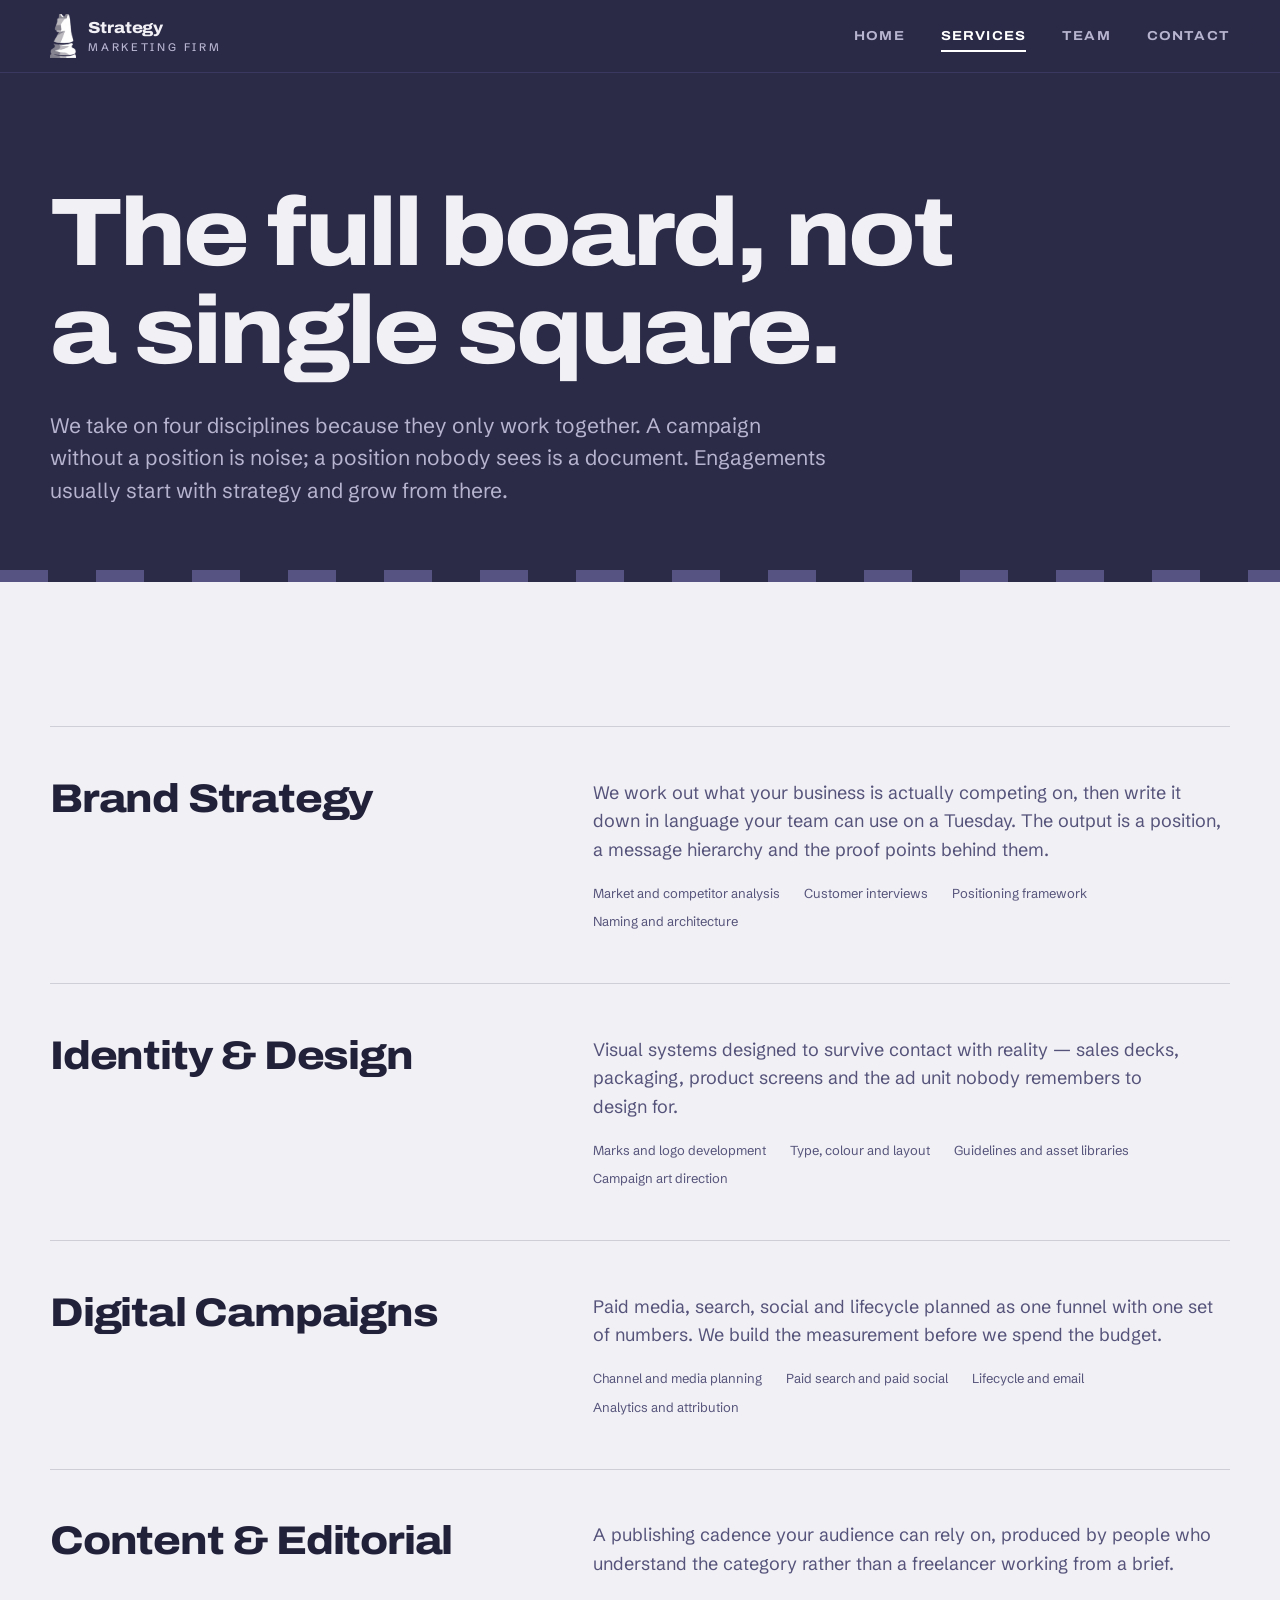
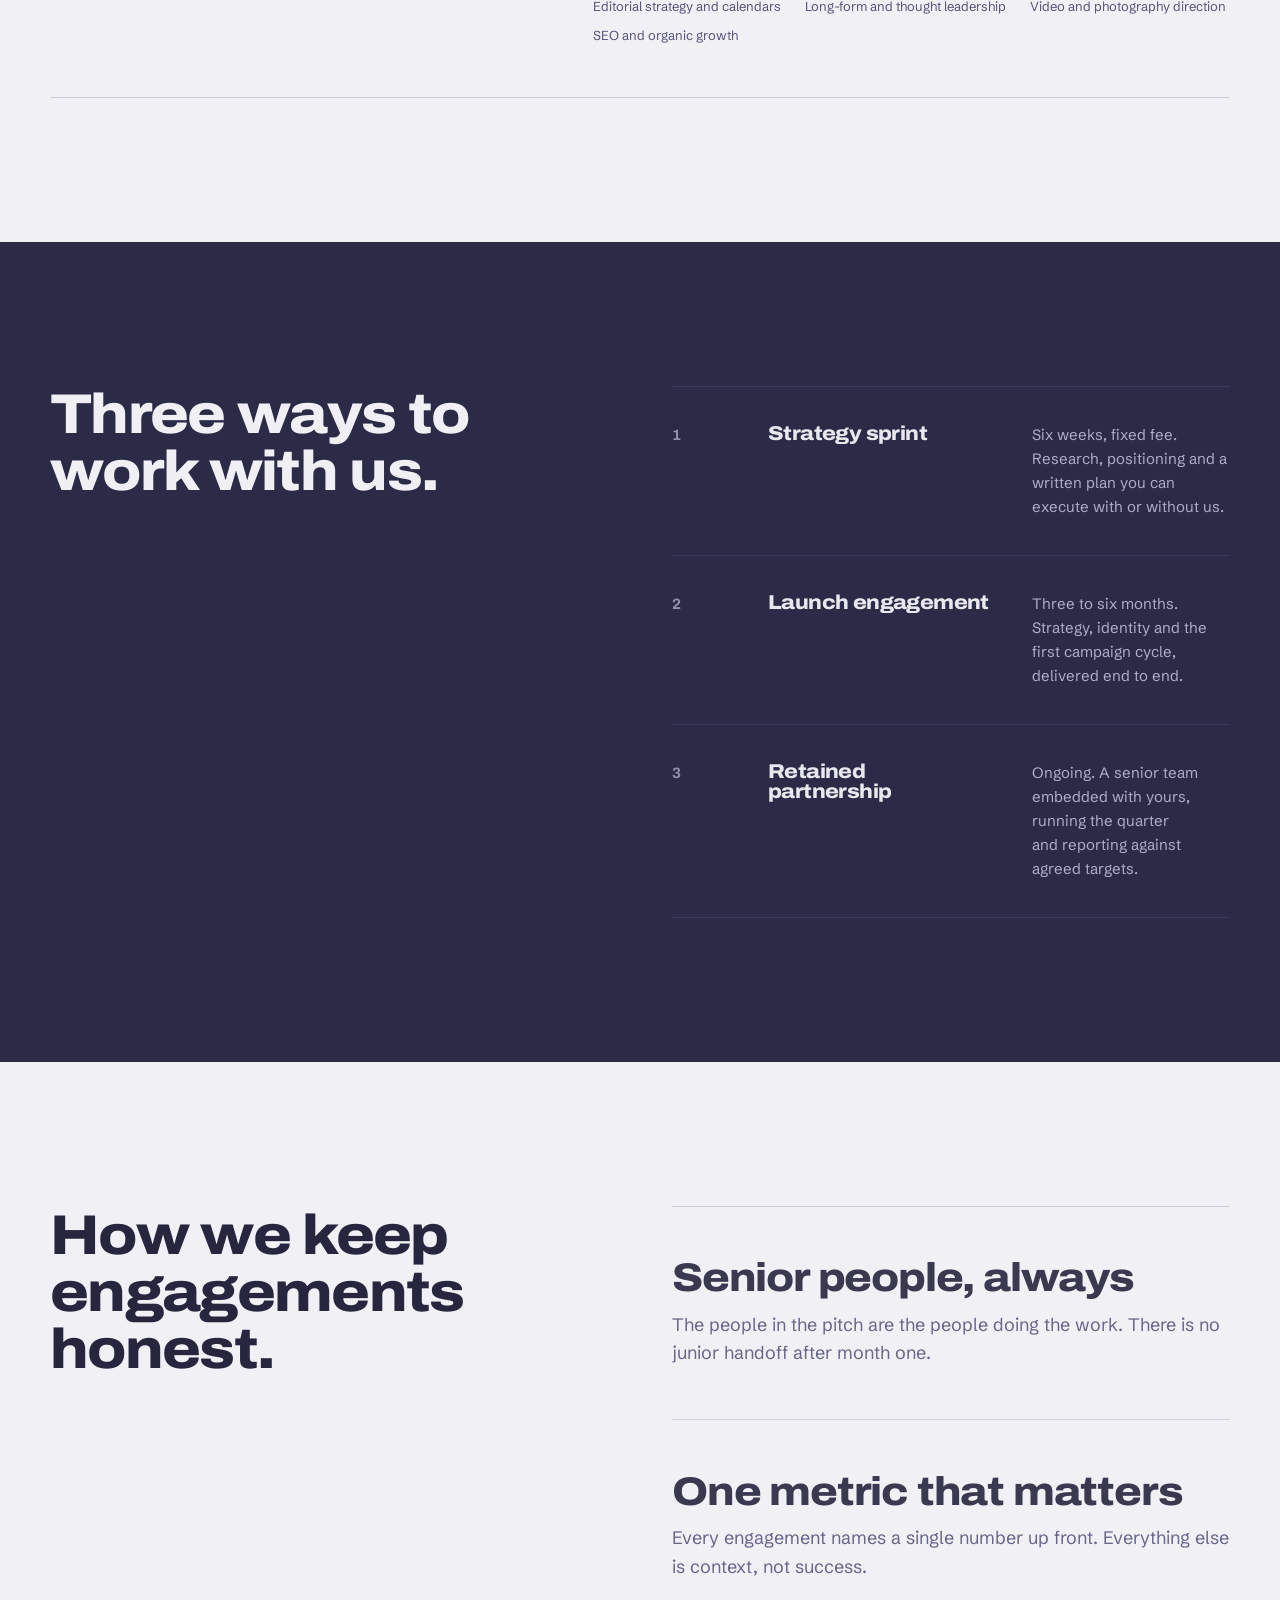
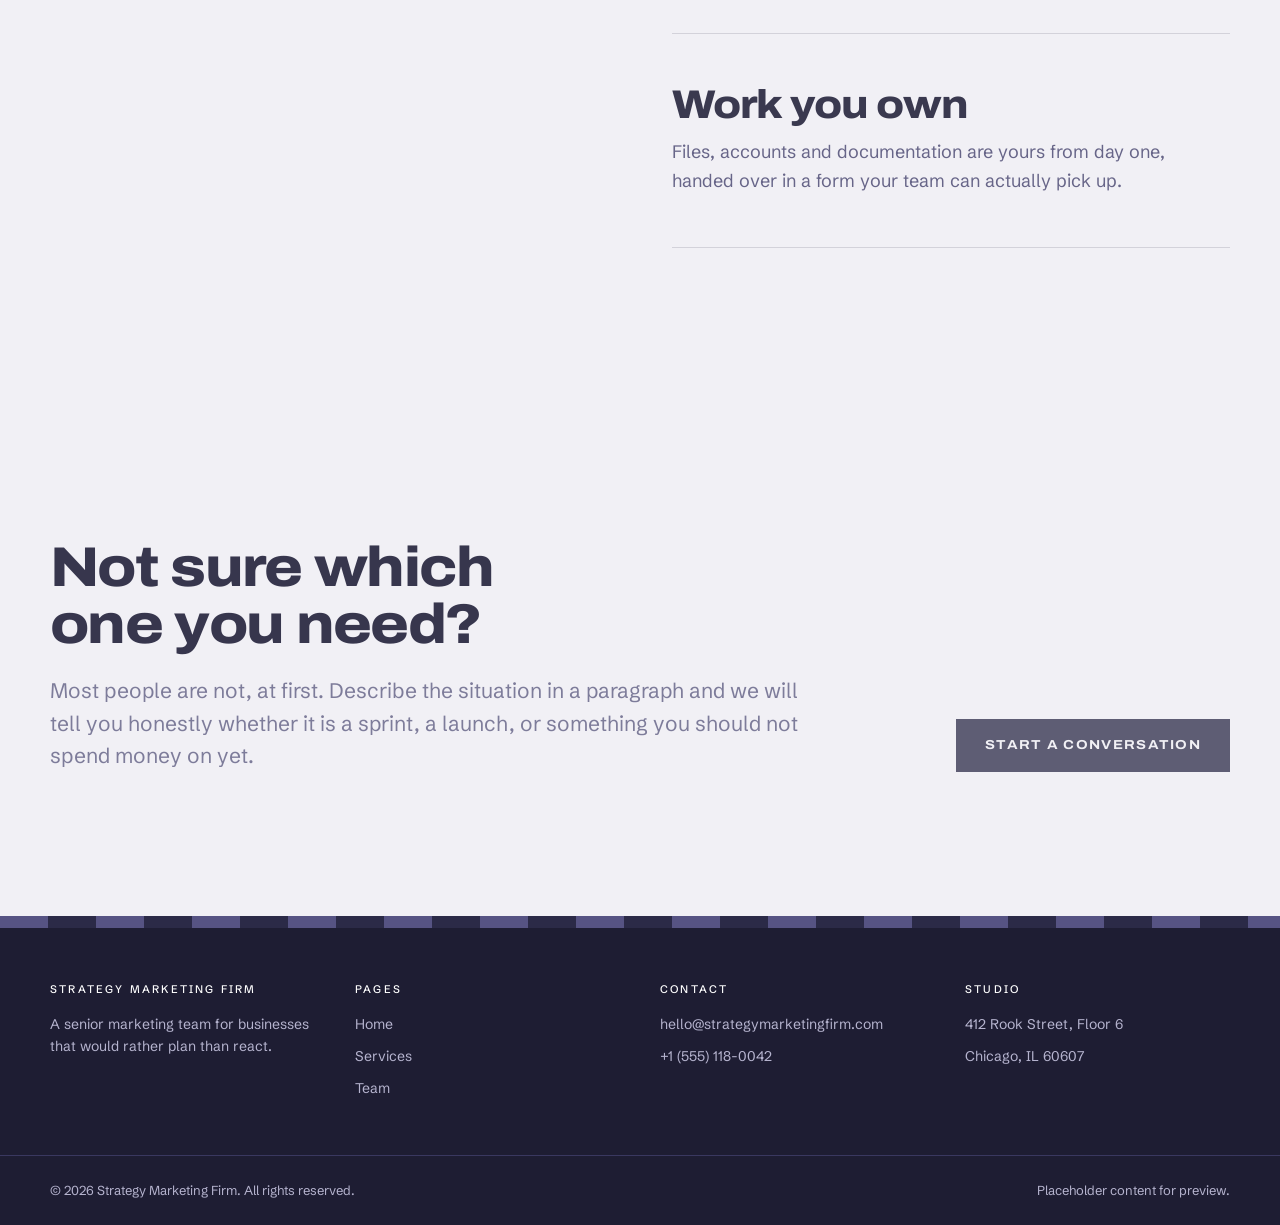
==== services.html @ 05164e54 "Add files via upload" ====
<!DOCTYPE html>
<html lang="en">
  <head>
    <meta charset="utf-8" />
    <meta name="viewport" content="width=device-width, initial-scale=1" />
    <title>Services — Strategy Marketing Firm</title>
    <meta
      name="description"
      content="Brand strategy, identity and design, digital campaigns, and content — the four disciplines Strategy Marketing Firm runs as a single game plan."
    />
    <meta name="theme-color" content="#2b2a47" />
    <link rel="preconnect" href="https://fonts.googleapis.com" />
    <link rel="preconnect" href="https://fonts.gstatic.com" crossorigin />
    <link
      href="https://fonts.googleapis.com/css2?family=Archivo:wdth,wght@100..125,400..900&family=Schibsted+Grotesk:wght@400;500;700&display=swap"
      rel="stylesheet"
    />
    <link rel="stylesheet" href="assets/css/styles.css" />
    <link rel="icon" href="assets/img/favicon-32.png" sizes="32x32" />
    <link rel="apple-touch-icon" href="assets/img/favicon-180.png" />
    <link rel="preload" as="image" href="assets/img/knight.png" />
    <script>
      document.documentElement.classList.add("js-reveal");
    </script>
  </head>
  <body>
    <a class="skip-link" href="#main">Skip to content</a>

    <header class="site-header">
      <div class="site-header__inner">
        <a class="brand" href="index.html">
          <img src="assets/img/knight.png" alt="" width="279" height="458" />
          <span>
            Strategy
            <span class="brand__sub">Marketing Firm</span>
          </span>
        </a>

        <button
          class="nav-toggle"
          type="button"
          aria-expanded="false"
          aria-controls="primary-nav"
          aria-label="Toggle navigation"
        >
          <span></span>
        </button>

        <nav class="nav" id="primary-nav" aria-label="Primary">
          <a href="index.html">Home</a>
          <a href="services.html" aria-current="page">Services</a>
          <a href="team.html">Team</a>
          <a href="#contact">Contact</a>
        </nav>
      </div>
    </header>

    <main id="main">
      <section class="section page-head">
        <div class="shell">
          <h1 class="h-xl r-rise" style="max-width: 15ch">
            The full board, not a single square.
          </h1>
          <p class="lede r-fade" style="margin-top: 1.75rem">
            We take on four disciplines because they only work together. A
            campaign without a position is noise; a position nobody sees is a
            document. Engagements usually start with strategy and grow from
            there.
          </p>
        </div>
      </section>

      <div class="board-rule" aria-hidden="true"></div>

      <section class="section section--light">
        <div class="shell">
          <div class="offer">
            <div class="offer__row r-fade">
              <h3>Brand Strategy</h3>
              <div>
                <p>
                  We work out what your business is actually competing on, then
                  write it down in language your team can use on a Tuesday. The
                  output is a position, a message hierarchy and the proof points
                  behind them.
                </p>
                <ul class="offer__tags">
                  <li>Market and competitor analysis</li>
                  <li>Customer interviews</li>
                  <li>Positioning framework</li>
                  <li>Naming and architecture</li>
                </ul>
              </div>
            </div>

            <div class="offer__row r-fade">
              <h3>Identity &amp; Design</h3>
              <div>
                <p>
                  Visual systems designed to survive contact with reality — sales
                  decks, packaging, product screens and the ad unit nobody
                  remembers to design for.
                </p>
                <ul class="offer__tags">
                  <li>Marks and logo development</li>
                  <li>Type, colour and layout</li>
                  <li>Guidelines and asset libraries</li>
                  <li>Campaign art direction</li>
                </ul>
              </div>
            </div>

            <div class="offer__row r-fade">
              <h3>Digital Campaigns</h3>
              <div>
                <p>
                  Paid media, search, social and lifecycle planned as one funnel
                  with one set of numbers. We build the measurement before we
                  spend the budget.
                </p>
                <ul class="offer__tags">
                  <li>Channel and media planning</li>
                  <li>Paid search and paid social</li>
                  <li>Lifecycle and email</li>
                  <li>Analytics and attribution</li>
                </ul>
              </div>
            </div>

            <div class="offer__row r-fade">
              <h3>Content &amp; Editorial</h3>
              <div>
                <p>
                  A publishing cadence your audience can rely on, produced by
                  people who understand the category rather than a freelancer
                  working from a brief.
                </p>
                <ul class="offer__tags">
                  <li>Editorial strategy and calendars</li>
                  <li>Long-form and thought leadership</li>
                  <li>Video and photography direction</li>
                  <li>SEO and organic growth</li>
                </ul>
              </div>
            </div>
          </div>
        </div>
      </section>

      <section class="section">
        <div class="shell split">
          <h2 class="h-lg r-rise">Three ways to work with us.</h2>
          <ol class="steps">
            <li class="r-fade">
              <h3>Strategy sprint</h3>
              <p>
                Six weeks, fixed fee. Research, positioning and a written plan
                you can execute with or without us.
              </p>
            </li>
            <li class="r-fade">
              <h3>Launch engagement</h3>
              <p>
                Three to six months. Strategy, identity and the first campaign
                cycle, delivered end to end.
              </p>
            </li>
            <li class="r-fade">
              <h3>Retained partnership</h3>
              <p>
                Ongoing. A senior team embedded with yours, running the quarter
                and reporting against agreed targets.
              </p>
            </li>
          </ol>
        </div>
      </section>

      <section class="section section--light">
        <div class="shell split">
          <h2 class="h-lg r-rise">How we keep engagements honest.</h2>
          <div class="offer">
            <div class="offer__row r-fade" style="grid-template-columns: 1fr">
              <h3>Senior people, always</h3>
              <p>
                The people in the pitch are the people doing the work. There is
                no junior handoff after month one.
              </p>
            </div>
            <div class="offer__row r-fade" style="grid-template-columns: 1fr">
              <h3>One metric that matters</h3>
              <p>
                Every engagement names a single number up front. Everything else
                is context, not success.
              </p>
            </div>
            <div class="offer__row r-fade" style="grid-template-columns: 1fr">
              <h3>Work you own</h3>
              <p>
                Files, accounts and documentation are yours from day one, handed
                over in a form your team can actually pick up.
              </p>
            </div>
          </div>
        </div>
      </section>

      <section class="contact" id="contact">
        <div class="contact__inner">
          <div>
            <h2 class="h-lg r-rise" style="max-width: 18ch">
              Not sure which one you need?
            </h2>
            <p class="lede r-fade" style="margin-top: 1.5rem">
              Most people are not, at first. Describe the situation in a
              paragraph and we will tell you honestly whether it is a sprint, a
              launch, or something you should not spend money on yet.
            </p>
          </div>
          <div class="r-fade">
            <a class="btn" href="mailto:hello@strategymarketingfirm.com"
              >Start a conversation</a
            >
          </div>
        </div>
      </section>
    </main>

    <div class="board-rule" aria-hidden="true"></div>

    <footer class="site-footer">
      <div class="site-footer__inner">
        <div>
          <h2>Strategy Marketing Firm</h2>
          <p style="max-width: 30ch">
            A senior marketing team for businesses that would rather plan than
            react.
          </p>
        </div>
        <div>
          <h2>Pages</h2>
          <ul>
            <li><a href="index.html">Home</a></li>
            <li><a href="services.html">Services</a></li>
            <li><a href="team.html">Team</a></li>
          </ul>
        </div>
        <div>
          <h2>Contact</h2>
          <ul>
            <li>
              <a href="mailto:hello@strategymarketingfirm.com"
                >hello@strategymarketingfirm.com</a
              >
            </li>
            <li><a href="tel:+15551180042">+1 (555) 118-0042</a></li>
          </ul>
        </div>
        <div>
          <h2>Studio</h2>
          <ul>
            <li>412 Rook Street, Floor 6</li>
            <li>Chicago, IL 60607</li>
          </ul>
        </div>
      </div>
      <div class="site-footer__bar">
        <div>
          <span>© 2026 Strategy Marketing Firm. All rights reserved.</span>
          <span>Placeholder content for preview.</span>
        </div>
      </div>
    </footer>

    <script src="assets/js/vendor/gsap.min.js" defer></script>
    <script src="assets/js/vendor/ScrollTrigger.min.js" defer></script>
    <script src="assets/js/main.js" defer></script>
      <script src="assets/js/vendor/gsap.min.js" defer></script>
    <script src="assets/js/vendor/ScrollTrigger.min.js" defer></script>
    <script src="assets/js/main.js" defer></script>
  </body>
</html>
---- assets/css/styles.css ----
/* ============================================================
   Strategy Marketing Firm
   Navy-drenched world, off-white relief, faceted knight mark.
   ============================================================ */

:root {
  /* ground */
  --navy-900: #1e1d33;
  --navy: #2b2a47;
  --navy-600: #3a3860;
  --navy-400: #565383;

  /* relief */
  --off-white: #f1f0f5;
  --white: #ffffff;

  /* the mark's facets */
  --facet-light: #c8c7d6;
  --facet-mid: #9695ae;

  /* text */
  --on-navy: #f1f0f5;
  --on-navy-2: #b6b4cf;
  --on-light: #22213a;
  --on-light-2: #55537a;

  --font-display: "Archivo", "Helvetica Neue", Arial, sans-serif;
  --font-body: "Schibsted Grotesk", "Helvetica Neue", Arial, sans-serif;

  --shell: min(1180px, 100% - 2.5rem);
  --section-y: clamp(5rem, 12vw, 9rem);

  --ease: cubic-bezier(0.22, 1, 0.36, 1);
}

*,
*::before,
*::after {
  box-sizing: border-box;
}

html {
  -webkit-text-size-adjust: 100%;
  scroll-behavior: smooth;
}

body {
  margin: 0;
  background: var(--navy);
  color: var(--on-navy);
  font-family: var(--font-body);
  font-size: clamp(1rem, 0.96rem + 0.2vw, 1.0625rem);
  line-height: 1.6;
  -webkit-font-smoothing: antialiased;
}

img,
svg {
  display: block;
  max-width: 100%;
}

a {
  color: inherit;
}

h1,
h2,
h3 {
  font-family: var(--font-display);
  font-weight: 800;
  font-stretch: 112%;
  line-height: 1.02;
  letter-spacing: -0.03em;
  margin: 0;
  text-wrap: balance;
}

p {
  margin: 0;
  text-wrap: pretty;
}

::selection {
  background: var(--white);
  color: var(--navy);
}

:focus-visible {
  outline: 2px solid var(--white);
  outline-offset: 3px;
}

/* ---------- layout ---------- */

.shell {
  width: var(--shell);
  margin-inline: auto;
}

.section {
  padding-block: var(--section-y);
}

.section--light {
  background: var(--off-white);
  color: var(--on-light);
}

.skip-link {
  position: absolute;
  left: -9999px;
  top: 0;
  z-index: 999;
  background: var(--white);
  color: var(--navy);
  padding: 0.75rem 1.25rem;
  font-weight: 600;
}

.skip-link:focus {
  left: 1rem;
  top: 1rem;
}

/* ---------- type ---------- */

.h-xl {
  font-size: clamp(2.6rem, 8.5vw, 6rem);
}

.h-lg {
  font-size: clamp(2.1rem, 5vw, 3.5rem);
}

.lede {
  font-size: clamp(1.0625rem, 0.98rem + 0.5vw, 1.3125rem);
  line-height: 1.55;
  color: var(--on-navy-2);
  max-width: 60ch;
}

:is(.section--light, .contact) .lede {
  color: var(--on-light-2);
}

.measure {
  max-width: 68ch;
}

/* ---------- buttons ---------- */

.btn {
  display: inline-flex;
  align-items: center;
  padding: 0.95rem 1.75rem;
  font-family: var(--font-display);
  font-size: 0.8125rem;
  font-weight: 700;
  font-stretch: 112%;
  letter-spacing: 0.1em;
  text-transform: uppercase;
  text-decoration: none;
  border: 1px solid var(--white);
  background: var(--white);
  color: var(--navy);
  transition: background 0.4s var(--ease), color 0.4s var(--ease),
    border-color 0.4s var(--ease);
}

.btn:hover {
  background: transparent;
  color: var(--white);
}

:is(.section--light, .contact) .btn {
  border-color: var(--navy);
  background: var(--navy);
  color: var(--off-white);
}

:is(.section--light, .contact) .btn:hover {
  background: transparent;
  color: var(--navy);
}

/* ---------- header ---------- */

.site-header {
  position: sticky;
  top: 0;
  z-index: 100;
  background: color-mix(in srgb, var(--navy) 88%, transparent);
  backdrop-filter: blur(14px);
  border-bottom: 1px solid var(--navy-600);
}

.site-header__inner {
  width: var(--shell);
  margin-inline: auto;
  display: flex;
  align-items: center;
  justify-content: space-between;
  gap: 1.5rem;
  min-height: 4.5rem;
}

.brand {
  display: inline-flex;
  align-items: center;
  gap: 0.75rem;
  text-decoration: none;
  font-family: var(--font-display);
  font-size: 1rem;
  font-weight: 800;
  font-stretch: 112%;
  letter-spacing: -0.01em;
  line-height: 1.1;
}

/* the mark carries its own proportion — set the width and let it fall where
   it lands, rather than forcing a height and squashing the artwork */
.brand img {
  width: 1.65rem;
  height: auto;
  flex: none;
}

.brand__sub {
  display: block;
  font-family: var(--font-body);
  /* the micro step; 0.6rem rendered at 9.6px, below a comfortable floor */
  font-size: 0.6875rem;
  font-weight: 500;
  letter-spacing: 0.24em;
  text-transform: uppercase;
  color: var(--on-navy-2);
  margin-top: 0.3rem;
}

.nav {
  display: flex;
  align-items: center;
  gap: clamp(1.25rem, 3vw, 2.25rem);
}

.nav a {
  text-decoration: none;
  font-family: var(--font-display);
  font-size: 0.8125rem;
  font-weight: 700;
  font-stretch: 112%;
  letter-spacing: 0.09em;
  text-transform: uppercase;
  padding-block: 0.35rem;
  position: relative;
  color: var(--on-navy-2);
  transition: color 0.3s var(--ease);
}

.nav a:hover,
.nav a[aria-current="page"] {
  color: var(--white);
}

.nav a::after {
  content: "";
  position: absolute;
  left: 0;
  bottom: 0;
  width: 100%;
  height: 2px;
  background: var(--white);
  transform: scaleX(0);
  transform-origin: left;
  transition: transform 0.4s var(--ease);
}

.nav a:hover::after,
.nav a[aria-current="page"]::after {
  transform: scaleX(1);
}

.nav-toggle {
  display: none;
  width: 2.75rem;
  height: 2.75rem;
  align-items: center;
  justify-content: center;
  background: none;
  border: 1px solid var(--navy-400);
  cursor: pointer;
  color: var(--on-navy);
}

.nav-toggle span {
  position: relative;
  display: block;
  width: 1.25rem;
  height: 2px;
  background: currentColor;
  transition: background 0.15s linear;
}

.nav-toggle span::before,
.nav-toggle span::after {
  content: "";
  position: absolute;
  left: 0;
  width: 100%;
  height: 2px;
  background: currentColor;
  transition: transform 0.3s var(--ease);
}

.nav-toggle span::before {
  top: -6px;
}
.nav-toggle span::after {
  top: 6px;
}

.nav-toggle[aria-expanded="true"] span {
  background: transparent;
}
.nav-toggle[aria-expanded="true"] span::before {
  transform: translateY(6px) rotate(45deg);
}
.nav-toggle[aria-expanded="true"] span::after {
  transform: translateY(-6px) rotate(-45deg);
}

@media (max-width: 760px) {
  .nav-toggle {
    display: inline-flex;
  }

  .nav {
    position: absolute;
    inset: 100% 0 auto;
    flex-direction: column;
    align-items: flex-start;
    gap: 0;
    padding: 0 1.25rem;
    background: var(--navy);
    border-bottom: 1px solid var(--navy-600);
    /* transform + opacity, not max-height: animating a layout property
       thrashes layout, and visibility keeps the closed menu's links out of
       the tab order instead of merely clipping them out of sight */
    transform: translateY(-0.5rem);
    opacity: 0;
    visibility: hidden;
    transition: transform 0.35s var(--ease), opacity 0.3s var(--ease),
      visibility 0s linear 0.35s;
  }

  .nav[data-open="true"] {
    transform: translateY(0);
    opacity: 1;
    visibility: visible;
    transition: transform 0.35s var(--ease), opacity 0.3s var(--ease),
      visibility 0s;
  }

  .nav a {
    width: 100%;
    padding-block: 1.05rem;
    border-bottom: 1px solid var(--navy-600);
    font-size: 0.9375rem;
  }

  .nav a:last-child {
    border-bottom: 0;
  }

  .nav a::after {
    display: none;
  }
}

/* ---------- board motif ---------- */

.board-rule {
  height: 12px;
  background-image: linear-gradient(
    90deg,
    var(--navy-400) 0 50%,
    transparent 50% 100%
  );
  background-size: 96px 100%;
}

.section--light + .board-rule,
.board-rule--light {
  background-image: linear-gradient(
    90deg,
    var(--facet-mid) 0 50%,
    transparent 50% 100%
  );
}

/* ---------- hero ---------- */

.hero {
  position: relative;
  height: 265vh;
}

.hero__stage {
  position: sticky;
  top: 4.5rem;
  height: calc(100vh - 4.5rem);
  min-height: 30rem;
  display: grid;
  place-items: center;
  overflow: hidden;
  perspective: 1200px;
}

.hero__wordmark {
  position: relative;
  z-index: 1;
  text-align: center;
  width: var(--shell);
  padding-top: clamp(2rem, 8vh, 5rem);
}

.hero__title {
  font-size: clamp(2.6rem, 10vw, 6rem);
  line-height: 0.98;
  letter-spacing: -0.04em;
}

.hero__title span {
  display: block;
  color: var(--facet-light);
}

.hero__tagline {
  margin: clamp(1.25rem, 3vw, 1.9rem) auto 0;
  max-width: 44ch;
  font-size: clamp(1rem, 0.94rem + 0.45vw, 1.1875rem);
  color: var(--on-navy-2);
}

.hero__knight {
  position: absolute;
  top: clamp(1rem, 5vh, 3.5rem);
  left: 0;
  right: 0;
  margin-inline: auto;
  z-index: 2;
  width: clamp(7rem, 18vw, 12rem);
  transform-style: preserve-3d;
  will-change: transform, opacity;
}

.hero__knight img {
  width: 100%;
  height: auto;
}

.hero__cue {
  position: absolute;
  bottom: 1.25rem;
  left: 0;
  right: 0;
  margin-inline: auto;
  width: fit-content;
  z-index: 3;
  display: flex;
  flex-direction: column;
  align-items: center;
  gap: 0.7rem;
  font-size: 0.6875rem;
  font-weight: 500;
  letter-spacing: 0.24em;
  text-transform: uppercase;
  color: var(--on-navy-2);
}

.hero__cue i {
  display: block;
  width: 1px;
  height: 2rem;
  background: linear-gradient(to bottom, var(--facet-light), transparent);
}

/* ---------- gambit: scroll-driven capture sequence ---------- */

.gambit {
  position: relative;
  height: 560vh;
  background: var(--navy-900);
}

.gambit__stage {
  position: sticky;
  top: 0;
  height: 100vh;
  min-height: 34rem;
  overflow: hidden;
}

/* the board sits behind the type, deliberately quiet */
.gambit__scene {
  position: absolute;
  inset: 0;
  opacity: 0.62;
  pointer-events: none;
}

.gambit__line {
  position: absolute;
  left: 0;
  right: 0;
  bottom: 21%;
  height: 12px;
  background-image: linear-gradient(
    90deg,
    var(--navy-600) 0 50%,
    transparent 50% 100%
  );
  background-size: 112px 100%;
}

/* the slot holds the position; GSAP owns the piece's own transform.
   Width drives the size so the pieces keep their true relative heights, but it
   is capped against viewport height too: on a short window a width-only rule
   would grow the band until it reached the copy. */
.gambit__slot {
  position: absolute;
  bottom: calc(21% + 12px);
  width: clamp(3rem, min(8.5vw, 11vh), 7rem);
  transform: translateX(-50%);
}

.gambit__piece {
  transform-origin: 50% 100%;
  will-change: transform, opacity;
}

/* the pieces share a slot width and keep their own heights, so a pawn stands
   short against the king the way it would on a real board */
.gambit__piece img {
  width: 100%;
  height: auto;
}

.gambit__knight {
  position: absolute;
  bottom: calc(21% + 12px);
  left: 0;
  width: clamp(4.5rem, min(12vw, 15.5vh), 9.5rem);
  opacity: 0;
  will-change: transform, opacity;
}

.gambit__knight img {
  width: 100%;
  height: auto;
}

/* the type sits in the upper half and the board holds the lower half. Centring
   the copy put the paragraph straight onto the knight as it landed on the first
   two squares, and a pale mark under pale body text is unreadable. */
.gambit__copy {
  position: relative;
  z-index: 2;
  height: 100%;
  width: var(--shell);
  margin-inline: auto;
  display: grid;
  align-content: start;
  padding-top: clamp(6.5rem, 4.5rem + 10vh, 12rem);
}

.gambit__beats {
  position: relative;
  min-height: clamp(9rem, 22vh, 14rem);
}

.gambit__beat {
  position: absolute;
  inset: 0;
  display: grid;
  align-content: center;
  opacity: 0;
}

.gambit__beat h2 {
  font-size: clamp(2.4rem, 7.5vw, 5.5rem);
  letter-spacing: -0.04em;
  max-width: 16ch;
}

.gambit__beat p {
  margin-top: 1.25rem;
  max-width: 46ch;
  font-size: clamp(1rem, 0.95rem + 0.4vw, 1.1875rem);
  color: var(--on-navy-2);
}

/* static fallback for the sequence */
.gambit--static {
  height: auto;
  padding-block: var(--section-y);
}

.gambit--static .gambit__stage {
  position: static;
  height: auto;
  min-height: 0;
}

.gambit--static .gambit__scene {
  display: none;
}

.gambit--static .gambit__copy {
  height: auto;
  padding-bottom: 0;
}

.gambit--static .gambit__beats {
  min-height: 0;
  display: grid;
  gap: clamp(2.5rem, 6vw, 4rem);
}

.gambit--static .gambit__beat {
  position: static;
  opacity: 1;
}

/* ---------- editorial service list ---------- */

.offer {
  border-top: 1px solid var(--navy-600);
}

:is(.section--light, .contact) .offer {
  border-color: rgba(34, 33, 58, 0.16);
}

.offer__row {
  display: grid;
  gap: 0.75rem 3rem;
  padding-block: clamp(2rem, 4vw, 3.25rem);
  border-bottom: 1px solid var(--navy-600);
  align-items: start;
}

:is(.section--light, .contact) .offer__row {
  border-color: rgba(34, 33, 58, 0.16);
}

@media (min-width: 860px) {
  .offer__row {
    grid-template-columns: minmax(0, 7fr) minmax(0, 9fr);
  }
}

.offer__row h3 {
  font-size: clamp(1.6rem, 3.2vw, 2.5rem);
  letter-spacing: -0.03em;
}

.offer__row p {
  color: var(--on-navy-2);
  font-size: clamp(1rem, 0.96rem + 0.25vw, 1.125rem);
}

:is(.section--light, .contact) .offer__row p {
  color: var(--on-light-2);
}

.offer__tags {
  list-style: none;
  margin: 1.1rem 0 0;
  padding: 0;
  display: flex;
  flex-wrap: wrap;
  gap: 0.5rem 1.5rem;
  font-size: 0.8125rem;
  color: var(--facet-mid);
}

:is(.section--light, .contact) .offer__tags {
  color: var(--on-light-2);
}

/* ---------- steps (sequence carries meaning) ---------- */

.steps {
  list-style: none;
  margin: 0;
  padding: 0;
  counter-reset: step;
  border-top: 1px solid var(--navy-600);
}

:is(.section--light, .contact) .steps {
  border-color: rgba(34, 33, 58, 0.16);
}

.steps li {
  counter-increment: step;
  display: grid;
  gap: 0.5rem 2.5rem;
  padding-block: clamp(1.5rem, 3vw, 2.25rem);
  border-bottom: 1px solid var(--navy-600);
}

:is(.section--light, .contact) .steps li {
  border-color: rgba(34, 33, 58, 0.16);
}

@media (min-width: 720px) {
  .steps li {
    grid-template-columns: 3.5rem minmax(0, 14rem) minmax(0, 1fr);
    align-items: baseline;
  }
}

.steps li::before {
  content: counter(step);
  font-family: var(--font-display);
  font-weight: 700;
  color: var(--facet-mid);
  font-size: 0.9375rem;
}

:is(.section--light, .contact) .steps li::before {
  color: var(--on-light-2);
}

.steps h3 {
  font-size: 1.25rem;
}

.steps p {
  color: var(--on-navy-2);
  font-size: 0.9375rem;
}

:is(.section--light, .contact) .steps p {
  color: var(--on-light-2);
}

/* ---------- team ---------- */

.team-grid {
  display: grid;
  gap: clamp(1.75rem, 3.5vw, 2.75rem);
  grid-template-columns: repeat(auto-fit, minmax(min(100%, 240px), 1fr));
}

.member__portrait {
  position: relative;
  aspect-ratio: 4 / 5;
  background: var(--navy-600);
  display: grid;
  place-items: center;
  overflow: hidden;
}

.member__portrait::before {
  content: "";
  position: absolute;
  inset: 0;
  background-image: conic-gradient(
    rgba(241, 240, 245, 0.05) 0 25%,
    transparent 0 50%,
    rgba(241, 240, 245, 0.05) 0 75%,
    transparent 0
  );
  background-size: 44px 44px;
}

.member__initials {
  position: relative;
  font-family: var(--font-display);
  font-weight: 800;
  font-stretch: 112%;
  font-size: clamp(2.25rem, 4.5vw, 3rem);
  letter-spacing: -0.02em;
  color: var(--facet-light);
}

.member h3 {
  font-size: 1.1875rem;
  margin-top: 1.35rem;
}

.member__role {
  font-size: 0.75rem;
  letter-spacing: 0.14em;
  text-transform: uppercase;
  color: var(--facet-mid);
  margin-top: 0.5rem;
}

.member__bio {
  margin-top: 0.9rem;
  font-size: 0.9375rem;
  color: var(--on-navy-2);
}

/* ---------- split ---------- */

.split {
  display: grid;
  gap: clamp(2rem, 5vw, 4.5rem);
  align-items: start;
}

@media (min-width: 900px) {
  .split {
    grid-template-columns: minmax(0, 1fr) minmax(0, 1fr);
  }
}

/* ---------- page head ---------- */

.page-head {
  padding-block: clamp(4rem, 10vw, 7rem) clamp(2.5rem, 6vw, 4rem);
}

/* ---------- contact + footer ---------- */

.contact {
  background: var(--off-white);
  color: var(--on-light);
}

.contact__inner {
  width: var(--shell);
  margin-inline: auto;
  padding-block: var(--section-y);
  display: grid;
  gap: clamp(2rem, 5vw, 4rem);
  align-items: end;
}

@media (min-width: 880px) {
  .contact__inner {
    grid-template-columns: minmax(0, 1fr) auto;
  }
}

.site-footer {
  background: var(--navy-900);
  color: var(--on-navy-2);
  font-size: 0.875rem;
}

.site-footer__inner {
  width: var(--shell);
  margin-inline: auto;
  padding-block: clamp(2.5rem, 5vw, 3.5rem);
  display: grid;
  gap: 2.5rem;
  grid-template-columns: repeat(auto-fit, minmax(min(100%, 200px), 1fr));
}

.site-footer h2 {
  font-family: var(--font-body);
  font-size: 0.6875rem;
  font-weight: 500;
  letter-spacing: 0.2em;
  text-transform: uppercase;
  color: var(--white);
  margin: 0 0 1.1rem;
}

.site-footer ul {
  list-style: none;
  margin: 0;
  padding: 0;
  display: grid;
  gap: 0.6rem;
}

.site-footer a {
  text-decoration: none;
  transition: color 0.3s var(--ease);
}

.site-footer a:hover {
  color: var(--white);
}

.site-footer__bar {
  border-top: 1px solid var(--navy-600);
}

.site-footer__bar div {
  width: var(--shell);
  margin-inline: auto;
  padding-block: 1.5rem;
  display: flex;
  flex-wrap: wrap;
  gap: 0.75rem 1.5rem;
  justify-content: space-between;
  font-size: 0.8125rem;
}

/* ---------- reveals ---------- */

.js-reveal .r-rise,
.js-reveal .r-fade {
  opacity: 0;
}

.js-reveal .r-rise {
  transform: translateY(30px);
}

@media (prefers-reduced-motion: reduce) {
  html {
    scroll-behavior: auto;
  }

  .r-rise,
  .r-fade {
    opacity: 1 !important;
    transform: none !important;
  }

  .hero {
    height: auto;
  }

  .hero__stage {
    position: static;
    height: auto;
    min-height: 0;
    display: block;
    text-align: center;
    padding-block: clamp(4rem, 12vh, 7rem) clamp(3rem, 8vh, 4.5rem);
  }

  .hero__knight {
    position: static;
    width: clamp(5rem, 12vw, 7.5rem);
    margin: 0 auto clamp(2rem, 5vw, 3rem);
  }

  .hero__cue {
    display: none;
  }

  * {
    animation-duration: 0.01ms !important;
    transition-duration: 0.01ms !important;
  }
}


/* ---------- gambit ornament: notation and the captured tray ---------- */

/* below the board rule, not above the piece: above put it straight through
   the headline, and the labels persist so they stacked up across the copy */
.gambit__move {
  position: absolute;
  top: calc(100% + 1.6rem);
  left: 50%;
  transform: translateX(-50%);
  font-family: var(--font-display);
  font-size: 0.75rem;
  font-weight: 700;
  letter-spacing: 0.16em;
  color: var(--facet-light);
  opacity: 0;
  white-space: nowrap;
}

.gambit__file {
  position: absolute;
  top: calc(100% + 3rem);
  left: 50%;
  transform: translateX(-50%);
  font-family: var(--font-display);
  font-size: 0.6875rem;
  font-weight: 700;
  letter-spacing: 0.2em;
  color: var(--navy-400);
}

.gambit__taken {
  position: absolute;
  top: calc(4.5rem + 4%);
  right: 3%;
  display: flex;
  align-items: flex-end;
  gap: 0.4rem;
  margin: 0;
  padding: 0;
  list-style: none;
  border-bottom: 1px solid var(--navy-600);
  padding-bottom: 0.5rem;
}

.gambit__taken li {
  width: clamp(1rem, 1.8vw, 1.5rem);
  opacity: 0;
}

.gambit__taken img {
  width: 100%;
  height: auto;
}

.gambit--static .gambit__file,
.gambit--static .gambit__move,
.gambit--static .gambit__taken {
  display: none;
}
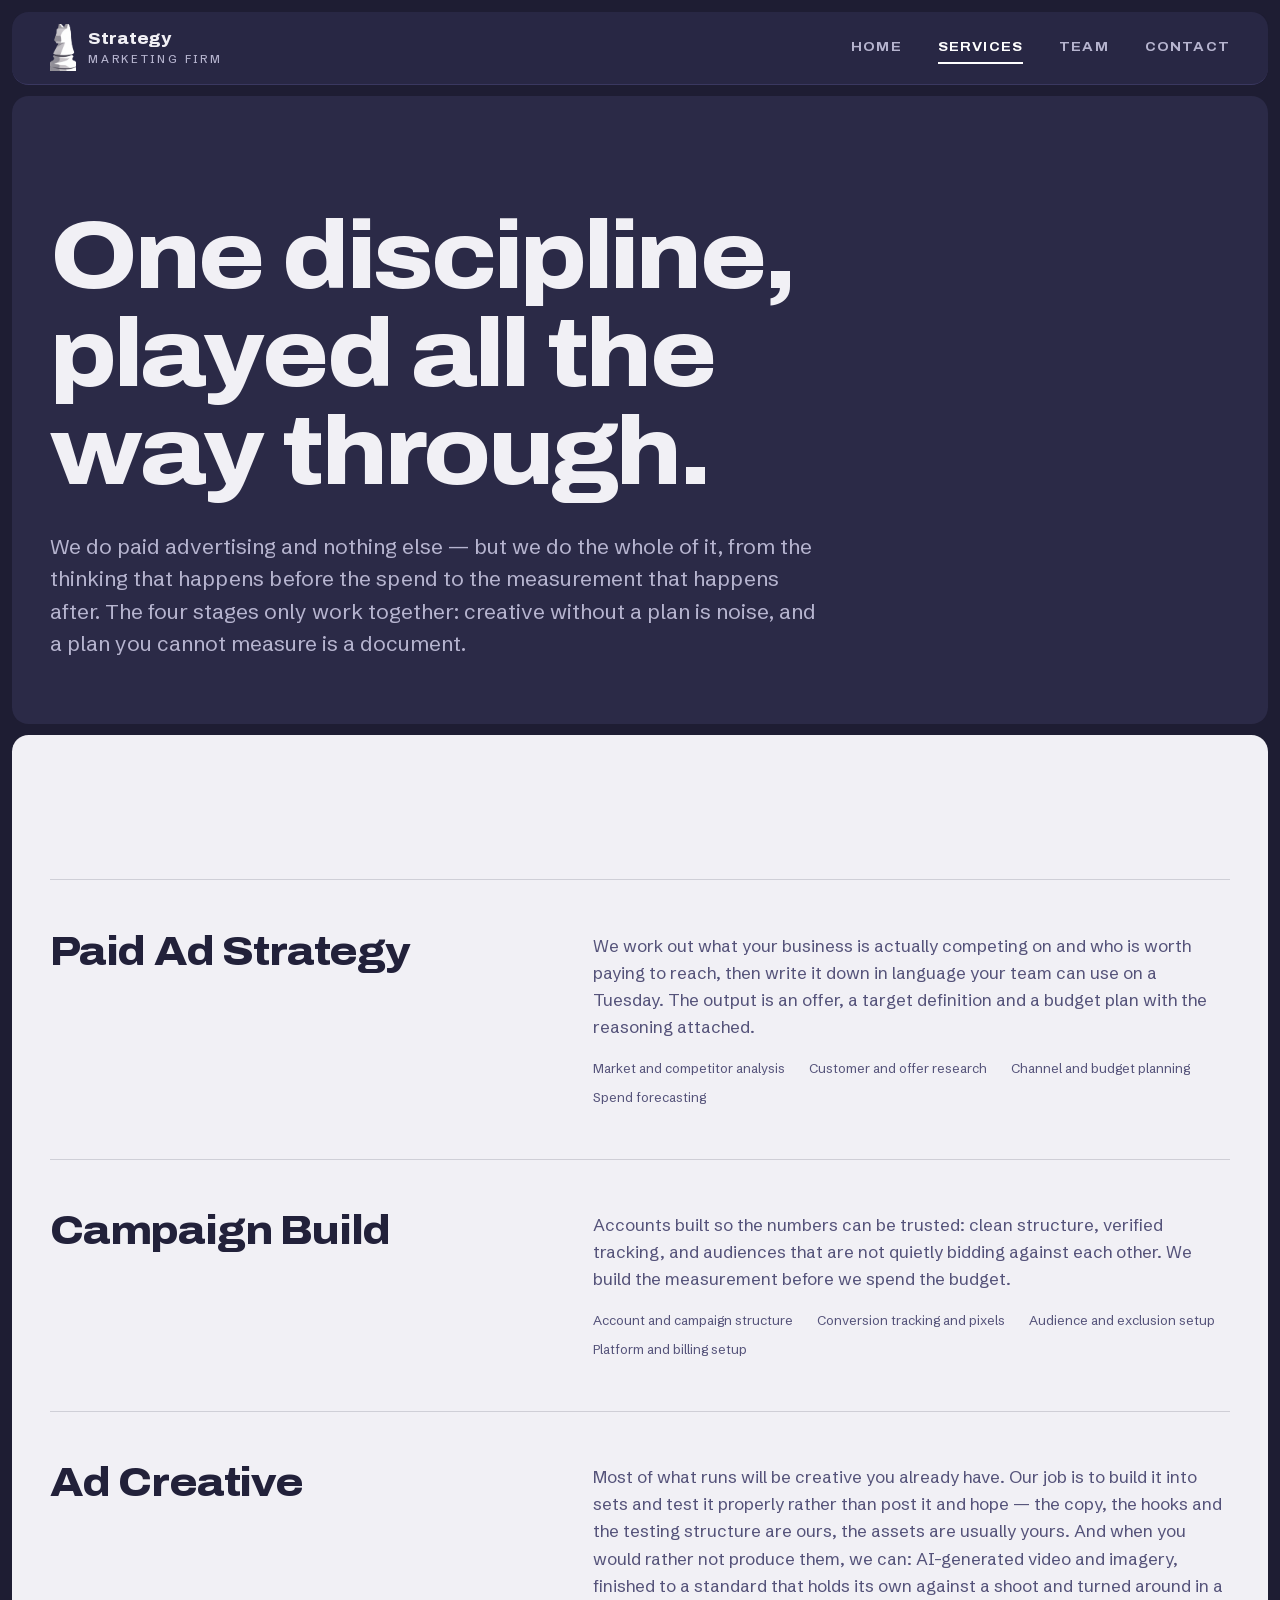
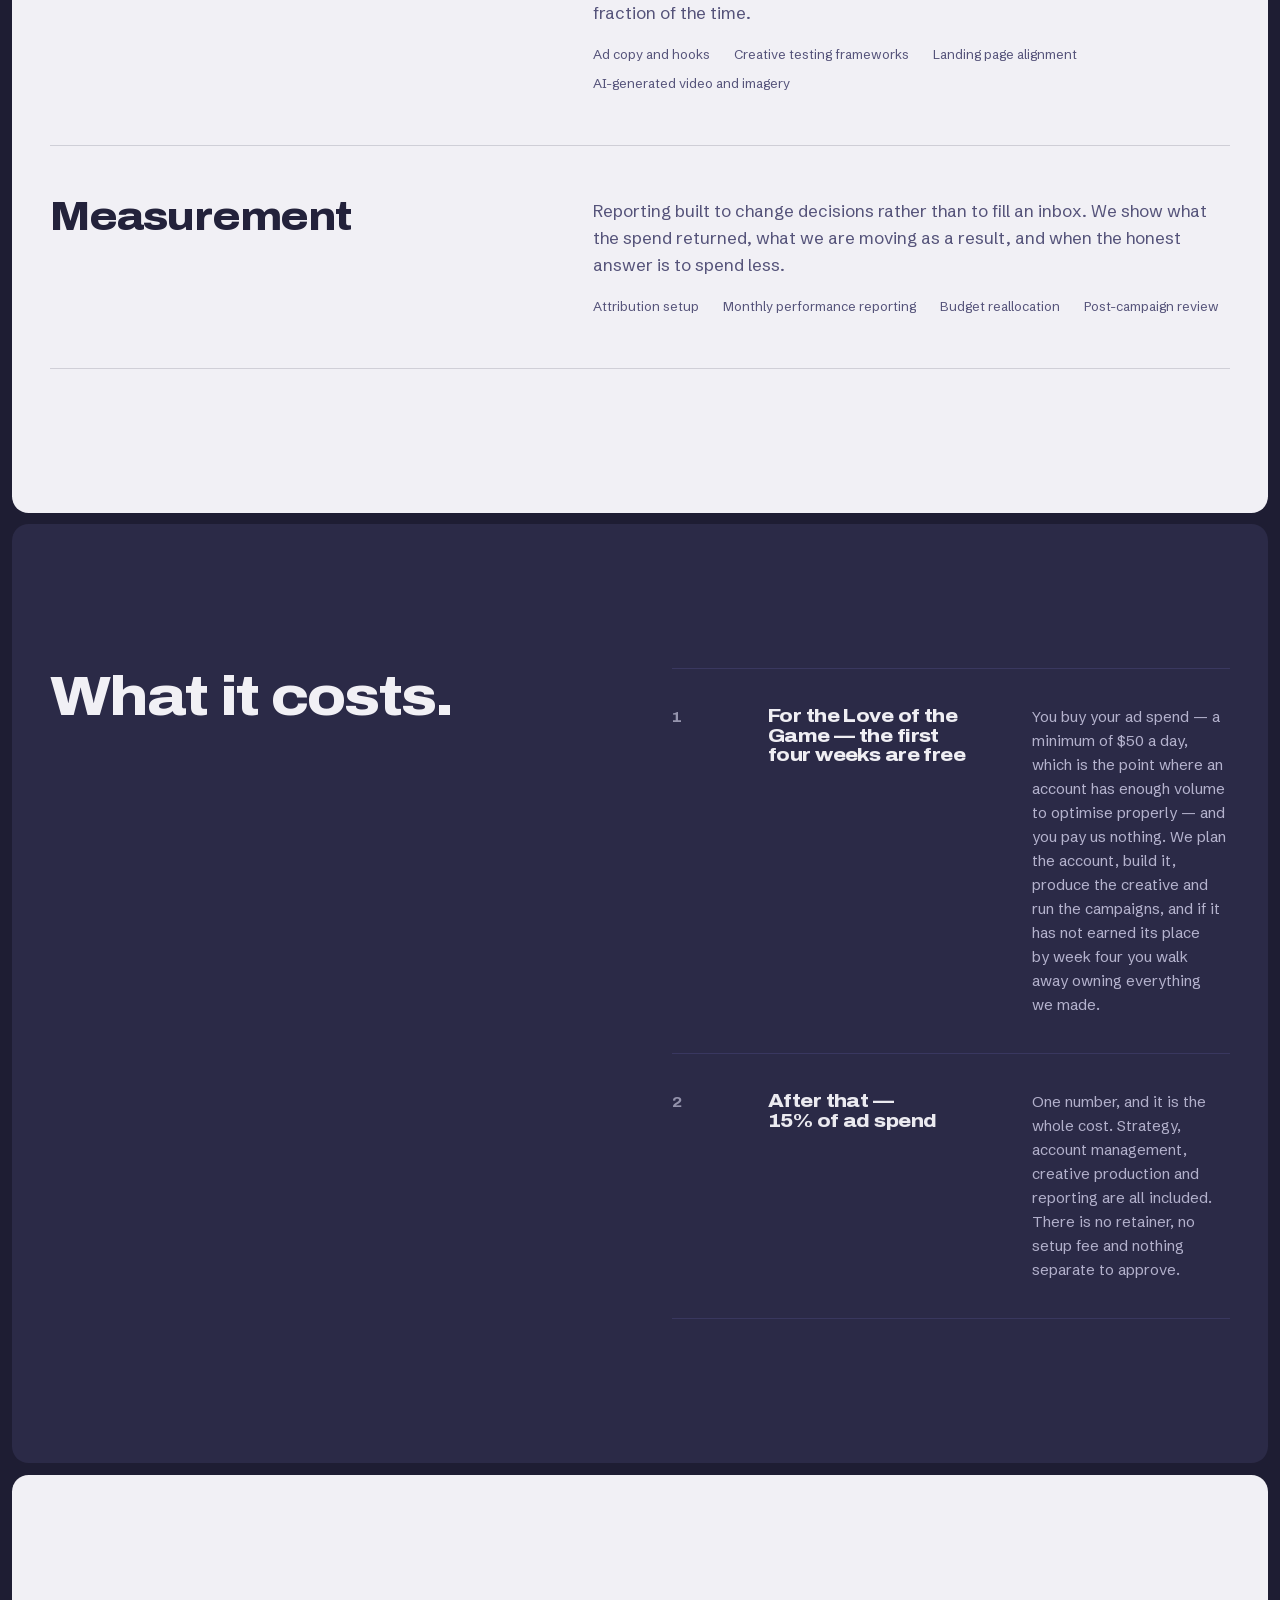
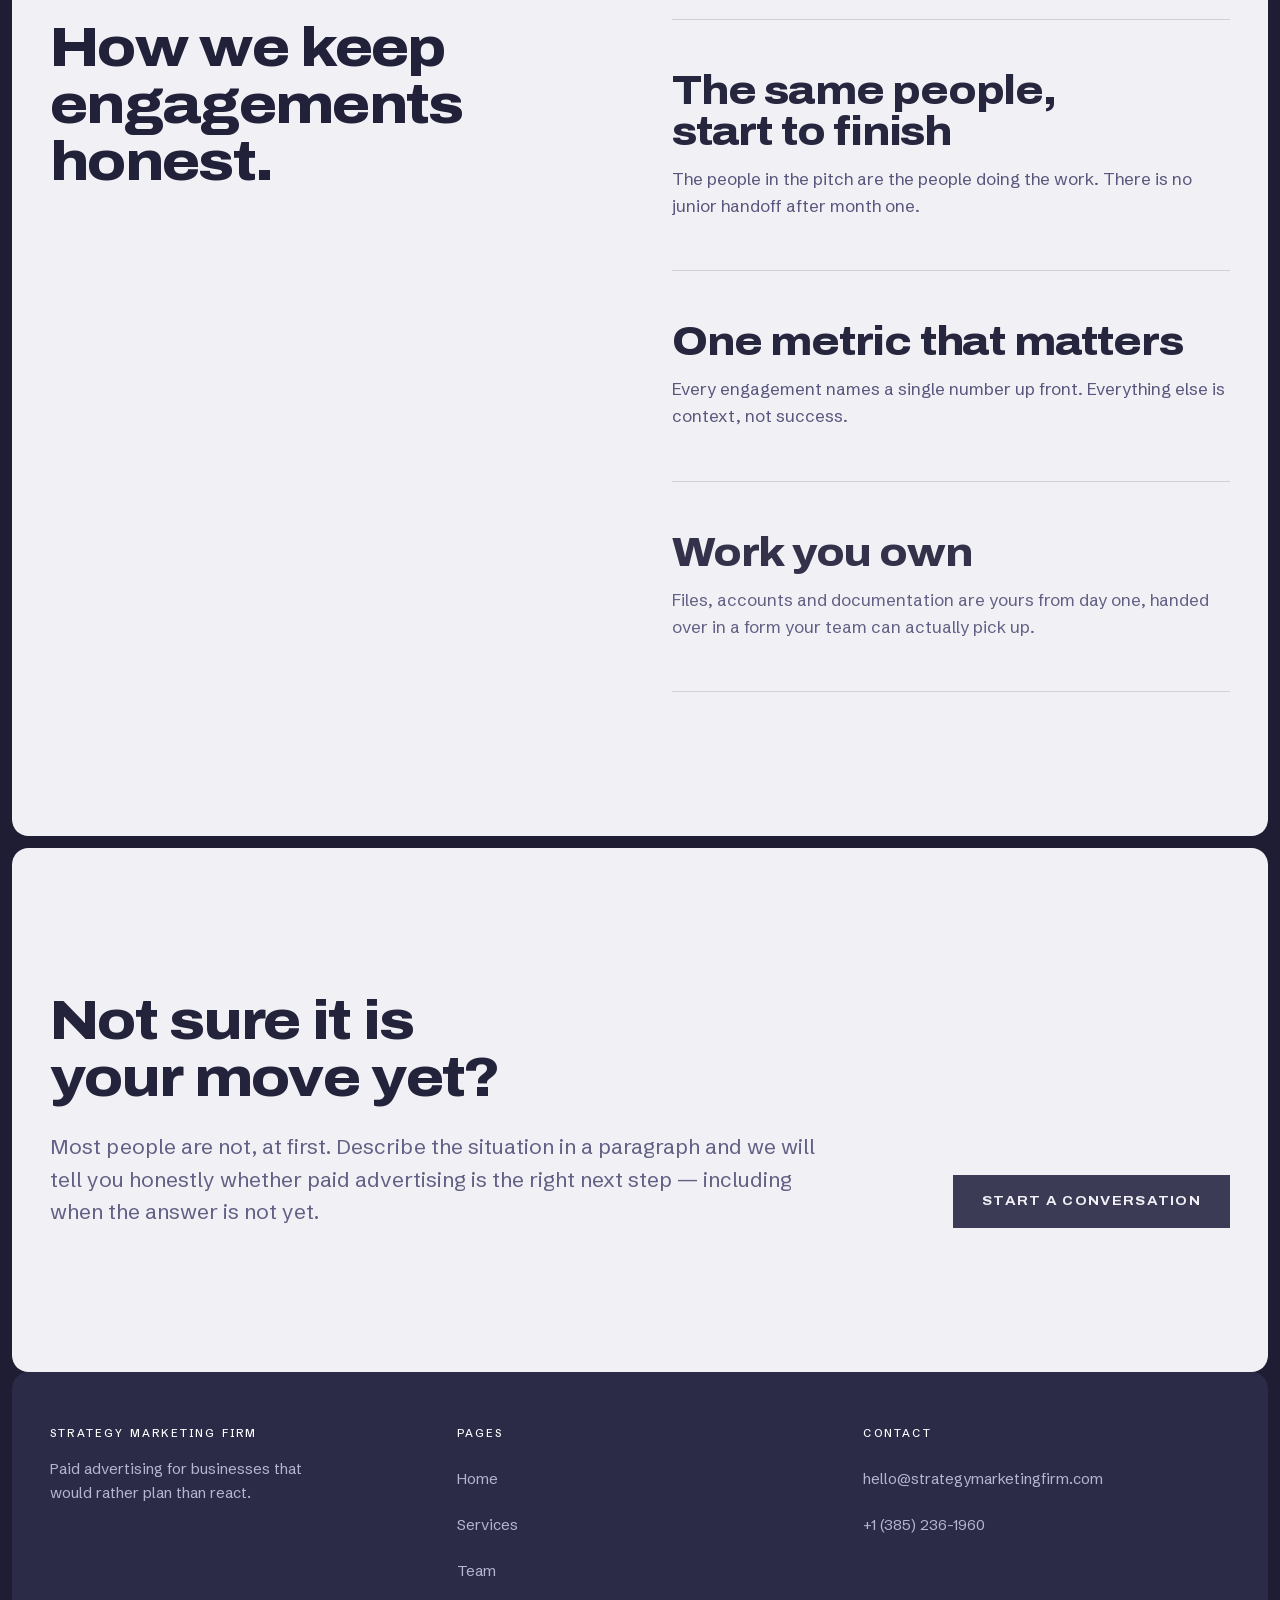
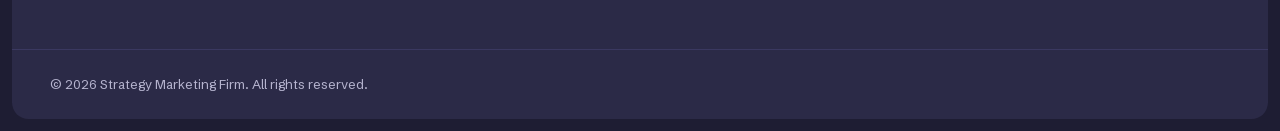
==== commit 38dc3696: "Add files via upload" ====
--- a/services.html
+++ b/services.html
@@ -2,25 +2,69 @@
 <html lang="en">
   <head>
     <meta charset="utf-8" />
-    <meta name="viewport" content="width=device-width, initial-scale=1" />
+    <meta
+      name="viewport"
+      content="width=device-width, initial-scale=1, viewport-fit=cover"
+    />
     <title>Services — Strategy Marketing Firm</title>
     <meta
       name="description"
-      content="Brand strategy, identity and design, digital campaigns, and content — the four disciplines Strategy Marketing Firm runs as a single game plan."
-    />
+      content="Paid ad strategy, campaign build, ad creative and measurement — the four stages Strategy Marketing Firm runs as a single game plan."
+    />
+    <link rel="canonical" href="https://strategymarketingfirm.com/services.html" />
     <meta name="theme-color" content="#2b2a47" />
-    <link rel="preconnect" href="https://fonts.googleapis.com" />
-    <link rel="preconnect" href="https://fonts.gstatic.com" crossorigin />
-    <link
-      href="https://fonts.googleapis.com/css2?family=Archivo:wdth,wght@100..125,400..900&family=Schibsted+Grotesk:wght@400;500;700&display=swap"
-      rel="stylesheet"
-    />
+
+    <meta property="og:type" content="website" />
+    <meta property="og:site_name" content="Strategy Marketing Firm" />
+    <meta property="og:title" content="Services — Strategy Marketing Firm" />
+    <meta
+      property="og:description"
+      content="One discipline, played all the way through: ad strategy, campaign build, creative and measurement. The first four weeks are free."
+    />
+    <meta
+      property="og:url"
+      content="https://strategymarketingfirm.com/services.html"
+    />
+    <meta
+      property="og:image"
+      content="https://strategymarketingfirm.com/assets/img/og-card.png"
+    />
+    <meta property="og:image:width" content="1200" />
+    <meta property="og:image:height" content="630" />
+    <meta
+      property="og:image:alt"
+      content="A white knight on a deep indigo ground, above the Strategy Marketing Firm wordmark."
+    />
+    <meta name="twitter:card" content="summary_large_image" />
+
     <link rel="stylesheet" href="assets/css/styles.css" />
     <link rel="icon" href="assets/img/favicon-32.png" sizes="32x32" />
     <link rel="apple-touch-icon" href="assets/img/favicon-180.png" />
-    <link rel="preload" as="image" href="assets/img/knight.png" />
+    <link
+      rel="preload"
+      as="font"
+      type="font/woff2"
+      href="assets/fonts/archivo-latin.woff2"
+      crossorigin
+    />
+    <link
+      rel="preload"
+      as="font"
+      type="font/woff2"
+      href="assets/fonts/schibsted-latin.woff2"
+      crossorigin
+    />
+    <link rel="preload" as="image" href="assets/img/knight-w.png" />
     <script>
-      document.documentElement.classList.add("js-reveal");
+      /* see index.html — the timer is what stops a missing main.js from
+         leaving every heading and paragraph invisible for good */
+      (function () {
+        var root = document.documentElement;
+        root.classList.add("js-reveal");
+        window.revealFallback = setTimeout(function () {
+          root.classList.remove("js-reveal");
+        }, 2500);
+      })();
     </script>
   </head>
   <body>
@@ -29,7 +73,7 @@
     <header class="site-header">
       <div class="site-header__inner">
         <a class="brand" href="index.html">
-          <img src="assets/img/knight.png" alt="" width="279" height="458" />
+          <img src="assets/img/knight-w.png" alt="" width="282" height="503" />
           <span>
             Strategy
             <span class="brand__sub">Marketing Firm</span>
@@ -58,88 +102,94 @@
     <main id="main">
       <section class="section page-head">
         <div class="shell">
-          <h1 class="h-xl r-rise" style="max-width: 15ch">
-            The full board, not a single square.
+          <h1 class="h-xl r-rise">
+            One discipline, played all the way through.
           </h1>
-          <p class="lede r-fade" style="margin-top: 1.75rem">
-            We take on four disciplines because they only work together. A
-            campaign without a position is noise; a position nobody sees is a
-            document. Engagements usually start with strategy and grow from
-            there.
+          <p class="lede r-fade">
+            We do paid advertising and nothing else — but we do the whole of it,
+            from the thinking that happens before the spend to the measurement
+            that happens after. The four stages only work together: creative
+            without a plan is noise, and a plan you cannot measure is a
+            document.
           </p>
         </div>
       </section>
-
-      <div class="board-rule" aria-hidden="true"></div>
 
       <section class="section section--light">
         <div class="shell">
+          <h2 class="u-visually-hidden">What we do</h2>
           <div class="offer">
             <div class="offer__row r-fade">
-              <h3>Brand Strategy</h3>
+              <h3>Paid Ad Strategy</h3>
               <div>
                 <p>
-                  We work out what your business is actually competing on, then
-                  write it down in language your team can use on a Tuesday. The
-                  output is a position, a message hierarchy and the proof points
-                  behind them.
+                  We work out what your business is actually competing on and
+                  who is worth paying to reach, then write it down in language
+                  your team can use on a Tuesday. The output is an offer, a
+                  target definition and a budget plan with the reasoning
+                  attached.
                 </p>
                 <ul class="offer__tags">
                   <li>Market and competitor analysis</li>
-                  <li>Customer interviews</li>
-                  <li>Positioning framework</li>
-                  <li>Naming and architecture</li>
+                  <li>Customer and offer research</li>
+                  <li>Channel and budget planning</li>
+                  <li>Spend forecasting</li>
                 </ul>
               </div>
             </div>
 
             <div class="offer__row r-fade">
-              <h3>Identity &amp; Design</h3>
+              <h3>Campaign Build</h3>
               <div>
                 <p>
-                  Visual systems designed to survive contact with reality — sales
-                  decks, packaging, product screens and the ad unit nobody
-                  remembers to design for.
+                  Accounts built so the numbers can be trusted: clean structure,
+                  verified tracking, and audiences that are not quietly bidding
+                  against each other. We build the measurement before we spend
+                  the budget.
                 </p>
                 <ul class="offer__tags">
-                  <li>Marks and logo development</li>
-                  <li>Type, colour and layout</li>
-                  <li>Guidelines and asset libraries</li>
-                  <li>Campaign art direction</li>
+                  <li>Account and campaign structure</li>
+                  <li>Conversion tracking and pixels</li>
+                  <li>Audience and exclusion setup</li>
+                  <li>Platform and billing setup</li>
                 </ul>
               </div>
             </div>
 
             <div class="offer__row r-fade">
-              <h3>Digital Campaigns</h3>
+              <h3>Ad Creative</h3>
               <div>
                 <p>
-                  Paid media, search, social and lifecycle planned as one funnel
-                  with one set of numbers. We build the measurement before we
-                  spend the budget.
+                  Most of what runs will be creative you already have. Our job
+                  is to build it into sets and test it properly rather than post
+                  it and hope — the copy, the hooks and the testing structure
+                  are ours, the assets are usually yours. And when you would
+                  rather not produce them, we can: AI-generated video and
+                  imagery, finished to a standard that holds its own against a
+                  shoot and turned around in a fraction of the time.
                 </p>
                 <ul class="offer__tags">
-                  <li>Channel and media planning</li>
-                  <li>Paid search and paid social</li>
-                  <li>Lifecycle and email</li>
-                  <li>Analytics and attribution</li>
+                  <li>Ad copy and hooks</li>
+                  <li>Creative testing frameworks</li>
+                  <li>Landing page alignment</li>
+                  <li>AI-generated video and imagery</li>
                 </ul>
               </div>
             </div>
 
             <div class="offer__row r-fade">
-              <h3>Content &amp; Editorial</h3>
+              <h3>Measurement</h3>
               <div>
                 <p>
-                  A publishing cadence your audience can rely on, produced by
-                  people who understand the category rather than a freelancer
-                  working from a brief.
+                  Reporting built to change decisions rather than to fill an
+                  inbox. We show what the spend returned, what we are moving as
+                  a result, and when the honest answer is to spend less.
                 </p>
                 <ul class="offer__tags">
-                  <li>Editorial strategy and calendars</li>
-                  <li>Long-form and thought leadership</li>
-                  <li>Video and photography direction</li>
-                  <li>SEO and organic growth</li>
+                  <li>Attribution setup</li>
+                  <li>Monthly performance reporting</li>
+                  <li>Budget reallocation</li>
+                  <li>Post-campaign review</li>
                 </ul>
               </div>
             </div>
@@ -149,27 +199,25 @@
 
       <section class="section">
         <div class="shell split">
-          <h2 class="h-lg r-rise">Three ways to work with us.</h2>
+          <h2 class="h-lg r-rise">What it costs.</h2>
           <ol class="steps">
             <li class="r-fade">
-              <h3>Strategy sprint</h3>
-              <p>
-                Six weeks, fixed fee. Research, positioning and a written plan
-                you can execute with or without us.
+              <h3>For the Love of the Game — the first four weeks are free</h3>
+              <p>
+                You buy your ad spend — a minimum of $50 a day, which is the
+                point where an account has enough volume to optimise properly —
+                and you pay us nothing. We plan the account, build it, produce
+                the creative and run the campaigns, and if it has not earned its
+                place by week four you walk away owning everything we made.
               </p>
             </li>
             <li class="r-fade">
-              <h3>Launch engagement</h3>
-              <p>
-                Three to six months. Strategy, identity and the first campaign
-                cycle, delivered end to end.
-              </p>
-            </li>
-            <li class="r-fade">
-              <h3>Retained partnership</h3>
-              <p>
-                Ongoing. A senior team embedded with yours, running the quarter
-                and reporting against agreed targets.
+              <h3>After that — 15% of ad spend</h3>
+              <p>
+                One number, and it is the whole cost. Strategy, account
+                management, creative production and reporting are all included.
+                There is no retainer, no setup fee and nothing separate to
+                approve.
               </p>
             </li>
           </ol>
@@ -180,21 +228,21 @@
         <div class="shell split">
           <h2 class="h-lg r-rise">How we keep engagements honest.</h2>
           <div class="offer">
-            <div class="offer__row r-fade" style="grid-template-columns: 1fr">
-              <h3>Senior people, always</h3>
+            <div class="offer__row offer__row--full r-fade">
+              <h3>The same people, start to finish</h3>
               <p>
                 The people in the pitch are the people doing the work. There is
                 no junior handoff after month one.
               </p>
             </div>
-            <div class="offer__row r-fade" style="grid-template-columns: 1fr">
+            <div class="offer__row offer__row--full r-fade">
               <h3>One metric that matters</h3>
               <p>
                 Every engagement names a single number up front. Everything else
                 is context, not success.
               </p>
             </div>
-            <div class="offer__row r-fade" style="grid-template-columns: 1fr">
+            <div class="offer__row offer__row--full r-fade">
               <h3>Work you own</h3>
               <p>
                 Files, accounts and documentation are yours from day one, handed
@@ -208,13 +256,11 @@
       <section class="contact" id="contact">
         <div class="contact__inner">
           <div>
-            <h2 class="h-lg r-rise" style="max-width: 18ch">
-              Not sure which one you need?
-            </h2>
-            <p class="lede r-fade" style="margin-top: 1.5rem">
+            <h2 class="h-lg r-rise">Not sure it is your move yet?</h2>
+            <p class="lede r-fade">
               Most people are not, at first. Describe the situation in a
-              paragraph and we will tell you honestly whether it is a sprint, a
-              launch, or something you should not spend money on yet.
+              paragraph and we will tell you honestly whether paid advertising
+              is the right next step — including when the answer is not yet.
             </p>
           </div>
           <div class="r-fade">
@@ -226,15 +272,12 @@
       </section>
     </main>
 
-    <div class="board-rule" aria-hidden="true"></div>
-
     <footer class="site-footer">
       <div class="site-footer__inner">
         <div>
           <h2>Strategy Marketing Firm</h2>
-          <p style="max-width: 30ch">
-            A senior marketing team for businesses that would rather plan than
-            react.
+          <p>
+            Paid advertising for businesses that would rather plan than react.
           </p>
         </div>
         <div>
@@ -253,29 +296,18 @@
                 >hello@strategymarketingfirm.com</a
               >
             </li>
-            <li><a href="tel:+15551180042">+1 (555) 118-0042</a></li>
-          </ul>
-        </div>
-        <div>
-          <h2>Studio</h2>
-          <ul>
-            <li>412 Rook Street, Floor 6</li>
-            <li>Chicago, IL 60607</li>
+            <li><a href="tel:+13852361960">+1 (385) 236-1960</a></li>
           </ul>
         </div>
       </div>
       <div class="site-footer__bar">
         <div>
           <span>© 2026 Strategy Marketing Firm. All rights reserved.</span>
-          <span>Placeholder content for preview.</span>
         </div>
       </div>
     </footer>
 
-    <script src="assets/js/vendor/gsap.min.js" defer></script>
-    <script src="assets/js/vendor/ScrollTrigger.min.js" defer></script>
-    <script src="assets/js/main.js" defer></script>
-      <script src="assets/js/vendor/gsap.min.js" defer></script>
+        <script src="assets/js/vendor/gsap.min.js" defer></script>
     <script src="assets/js/vendor/ScrollTrigger.min.js" defer></script>
     <script src="assets/js/main.js" defer></script>
   </body>
--- a/assets/css/styles.css
+++ b/assets/css/styles.css
@@ -2,6 +2,66 @@
    Strategy Marketing Firm
    Navy-drenched world, off-white relief, faceted knight mark.
    ============================================================ */
+
+/* ---------- fonts ----------
+   Self-hosted rather than fetched from fonts.googleapis.com: that stylesheet
+   is a render-blocking request to a third origin, and it has to resolve before
+   the first heading can paint. Served from here it is one same-origin file
+   behind a preload.
+
+   Both families are variable fonts with their axes pinned to what this design
+   actually uses. Archivo shipped the whole wdth 62-125 range for a build that
+   sets 112% and nothing else; pinning the axis and holding wght to 700-800
+   took the latin file from 88KB to 24KB. Keep the ranges in the descriptors
+   matching the pinned files - widening one here does not widen the font. */
+
+@font-face {
+  font-family: "Archivo";
+  font-style: normal;
+  font-weight: 700 800;
+  font-stretch: 112%;
+  font-display: swap;
+  src: url("../fonts/archivo-latin.woff2") format("woff2");
+  unicode-range: U+0000-00FF, U+0131, U+0152-0153, U+02BB-02BC, U+02C6,
+    U+02DA, U+02DC, U+0304, U+0308, U+0329, U+2000-206F, U+20AC, U+2122,
+    U+2191, U+2193, U+2212, U+2215, U+FEFF, U+FFFD;
+}
+
+@font-face {
+  font-family: "Archivo";
+  font-style: normal;
+  font-weight: 700 800;
+  font-stretch: 112%;
+  font-display: swap;
+  src: url("../fonts/archivo-latin-ext.woff2") format("woff2");
+  unicode-range: U+0100-02BA, U+02BD-02C5, U+02C7-02CC, U+02CE-02D7,
+    U+02DD-02FF, U+0304, U+0308, U+0329, U+1D00-1DBF, U+1E00-1E9F,
+    U+1EF2-1EFF, U+2020, U+20A0-20AB, U+20AD-20C0, U+2113, U+2C60-2C7F,
+    U+A720-A7FF;
+}
+
+@font-face {
+  font-family: "Schibsted Grotesk";
+  font-style: normal;
+  font-weight: 400 700;
+  font-display: swap;
+  src: url("../fonts/schibsted-latin.woff2") format("woff2");
+  unicode-range: U+0000-00FF, U+0131, U+0152-0153, U+02BB-02BC, U+02C6,
+    U+02DA, U+02DC, U+0304, U+0308, U+0329, U+2000-206F, U+20AC, U+2122,
+    U+2191, U+2193, U+2212, U+2215, U+FEFF, U+FFFD;
+}
+
+@font-face {
+  font-family: "Schibsted Grotesk";
+  font-style: normal;
+  font-weight: 400 700;
+  font-display: swap;
+  src: url("../fonts/schibsted-latin-ext.woff2") format("woff2");
+  unicode-range: U+0100-02BA, U+02BD-02C5, U+02C7-02CC, U+02CE-02D7,
+    U+02DD-02FF, U+0304, U+0308, U+0329, U+1D00-1DBF, U+1E00-1E9F,
+    U+1EF2-1EFF, U+2020, U+20A0-20AB, U+20AD-20C0, U+2113, U+2C60-2C7F,
+    U+A720-A7FF;
+}
 
 :root {
   /* ground */
@@ -24,11 +84,28 @@
   --on-light: #22213a;
   --on-light-2: #55537a;
 
+  /* derived surfaces — alpha values that have no flat equivalent in the ramp.
+     Each is one of the tokens above at reduced strength, and they are named for
+     the job rather than the colour so a future ground change moves them all. */
+  --rule-light: rgba(34, 33, 58, 0.16);
+  --piece-shadow: rgba(30, 29, 51, 0.22);
+  --piece-shadow-soft: rgba(30, 29, 51, 0.2);
+  --checker: rgba(241, 240, 245, 0.05);
+
   --font-display: "Archivo", "Helvetica Neue", Arial, sans-serif;
   --font-body: "Schibsted Grotesk", "Helvetica Neue", Arial, sans-serif;
 
   --shell: min(1180px, 100% - 2.5rem);
   --section-y: clamp(5rem, 12vw, 9rem);
+
+  /* the spacing scale DESIGN.md documents. The two off-scale steps below it
+     (1.75rem under a display heading, 2.25rem above a CTA) are deliberate and
+     already used by .capture__tags and .capture__cta; they stay literal. */
+  --space-xs: 0.5rem;
+  --space-sm: 0.75rem;
+  --space-md: 1.5rem;
+  --space-lg: 2.5rem;
+  --space-xl: 3rem;
 
   --ease: cubic-bezier(0.22, 1, 0.36, 1);
 }
@@ -39,9 +116,14 @@
   box-sizing: border-box;
 }
 
+/* No global scroll-behavior: smooth. On a 13,500px document it turned the
+   Contact nav link into a three-second ride through every capture, and a page
+   loaded straight at #contact never arrived at all — the fragment resolves at
+   parse time, then the hero and the web fonts re-lay the document underneath
+   the running scroll animation. Anchor clicks are smoothed in main.js, where
+   the fragment can also be re-applied once layout has settled. */
 html {
   -webkit-text-size-adjust: 100%;
-  scroll-behavior: smooth;
 }
 
 body {
@@ -86,9 +168,23 @@
   color: var(--navy);
 }
 
+/* The focus ring obeys the Paired Surface Rule like every other colour
+   assignment: white on the navy ground, navy on anything cut out of it. A
+   white ring on an off-white block measures 1.13:1 and simply is not there,
+   which took out every button on a relief block — both CTAs included. */
 :focus-visible {
   outline: 2px solid var(--white);
   outline-offset: 3px;
+}
+
+:is(.section--light, .contact, .capture) :focus-visible {
+  outline-color: var(--navy);
+}
+
+/* the skip link is a white chip wherever it lands, so it takes the dark ring
+   even though it sits on the navy ground */
+.skip-link:focus-visible {
+  outline-color: var(--navy);
 }
 
 /* ---------- layout ---------- */
@@ -121,6 +217,21 @@
 .skip-link:focus {
   left: 1rem;
   top: 1rem;
+}
+
+/* Section headings that the layout does not want to show but the document
+   outline needs: without them a page head jumps h1 -> h3. Safe to clip here,
+   nothing inside ever sticks. */
+.u-visually-hidden {
+  position: absolute;
+  width: 1px;
+  height: 1px;
+  margin: -1px;
+  padding: 0;
+  overflow: hidden;
+  clip-path: inset(50%);
+  white-space: nowrap;
+  border: 0;
 }
 
 /* ---------- type ---------- */
@@ -173,13 +284,13 @@
   color: var(--white);
 }
 
-:is(.section--light, .contact) .btn {
+:is(.section--light, .contact, .capture) .btn {
   border-color: var(--navy);
   background: var(--navy);
   color: var(--off-white);
 }
 
-:is(.section--light, .contact) .btn:hover {
+:is(.section--light, .contact, .capture) .btn:hover {
   background: transparent;
   color: var(--navy);
 }
@@ -288,7 +399,9 @@
   align-items: center;
   justify-content: center;
   background: none;
-  border: 1px solid var(--navy-400);
+  /* navy-400 measured 1.94:1 against the ground, under the 3:1 floor for a
+     control boundary. facet-mid is the next step that clears it. */
+  border: 1px solid var(--facet-mid);
   cursor: pointer;
   color: var(--on-navy);
 }
@@ -335,15 +448,21 @@
     display: inline-flex;
   }
 
+  /* The panel hangs below the header, and the header is a sheet with a radius
+     and — until this was found — overflow: hidden, which clipped the panel out
+     of existence: the burger crossed into its X and nothing appeared. It is
+     its own sheet now, inset by the same gap as every other block, so it can
+     sit outside the header's box without reading as a flap attached to it. */
   .nav {
     position: absolute;
-    inset: 100% 0 auto;
+    inset: calc(100% + var(--gap)) 0 auto;
     flex-direction: column;
     align-items: flex-start;
     gap: 0;
     padding: 0 1.25rem;
     background: var(--navy);
-    border-bottom: 1px solid var(--navy-600);
+    border-radius: var(--card);
+    overflow: hidden;
     /* transform + opacity, not max-height: animating a layout property
        thrashes layout, and visibility keeps the closed menu's links out of
        the tab order instead of merely clipping them out of sight */
@@ -378,38 +497,24 @@
   }
 }
 
-/* ---------- board motif ---------- */
-
-.board-rule {
-  height: 12px;
-  background-image: linear-gradient(
-    90deg,
-    var(--navy-400) 0 50%,
-    transparent 50% 100%
-  );
-  background-size: 96px 100%;
-}
-
-.section--light + .board-rule,
-.board-rule--light {
-  background-image: linear-gradient(
-    90deg,
-    var(--facet-mid) 0 50%,
-    transparent 50% 100%
-  );
-}
-
 /* ---------- hero ---------- */
 
+/* svh throughout the scroll stages, with a vh fallback for browsers that do
+   not know the unit. vh resolves against the *large* viewport on mobile, so
+   every sticky frame was taller than the visible area until the URL bar
+   collapsed — and then reflowed mid-scroll, under a scrubbed timeline. svh is
+   the stable one: it does not move when the browser chrome does. */
 .hero {
   position: relative;
   height: 265vh;
+  height: 265svh;
 }
 
 .hero__stage {
   position: sticky;
   top: 4.5rem;
   height: calc(100vh - 4.5rem);
+  height: calc(100svh - 4.5rem);
   min-height: 30rem;
   display: grid;
   place-items: center;
@@ -439,10 +544,13 @@
 .hero__tagline {
   margin: clamp(1.25rem, 3vw, 1.9rem) auto 0;
   max-width: 44ch;
-  font-size: clamp(1rem, 0.94rem + 0.45vw, 1.1875rem);
+  font-size: clamp(1.0625rem, 0.98rem + 0.5vw, 1.3125rem);
   color: var(--on-navy-2);
 }
 
+/* no resting will-change: it held a compositor layer for the whole session to
+   serve an animation that finishes inside the first two screens. GSAP promotes
+   the element for the duration of the tween on its own. */
 .hero__knight {
   position: absolute;
   top: clamp(1rem, 5vh, 3.5rem);
@@ -452,7 +560,6 @@
   z-index: 2;
   width: clamp(7rem, 18vw, 12rem);
   transform-style: preserve-3d;
-  will-change: transform, opacity;
 }
 
 .hero__knight img {
@@ -486,153 +593,6 @@
   background: linear-gradient(to bottom, var(--facet-light), transparent);
 }
 
-/* ---------- gambit: scroll-driven capture sequence ---------- */
-
-.gambit {
-  position: relative;
-  height: 560vh;
-  background: var(--navy-900);
-}
-
-.gambit__stage {
-  position: sticky;
-  top: 0;
-  height: 100vh;
-  min-height: 34rem;
-  overflow: hidden;
-}
-
-/* the board sits behind the type, deliberately quiet */
-.gambit__scene {
-  position: absolute;
-  inset: 0;
-  opacity: 0.62;
-  pointer-events: none;
-}
-
-.gambit__line {
-  position: absolute;
-  left: 0;
-  right: 0;
-  bottom: 21%;
-  height: 12px;
-  background-image: linear-gradient(
-    90deg,
-    var(--navy-600) 0 50%,
-    transparent 50% 100%
-  );
-  background-size: 112px 100%;
-}
-
-/* the slot holds the position; GSAP owns the piece's own transform.
-   Width drives the size so the pieces keep their true relative heights, but it
-   is capped against viewport height too: on a short window a width-only rule
-   would grow the band until it reached the copy. */
-.gambit__slot {
-  position: absolute;
-  bottom: calc(21% + 12px);
-  width: clamp(3rem, min(8.5vw, 11vh), 7rem);
-  transform: translateX(-50%);
-}
-
-.gambit__piece {
-  transform-origin: 50% 100%;
-  will-change: transform, opacity;
-}
-
-/* the pieces share a slot width and keep their own heights, so a pawn stands
-   short against the king the way it would on a real board */
-.gambit__piece img {
-  width: 100%;
-  height: auto;
-}
-
-.gambit__knight {
-  position: absolute;
-  bottom: calc(21% + 12px);
-  left: 0;
-  width: clamp(4.5rem, min(12vw, 15.5vh), 9.5rem);
-  opacity: 0;
-  will-change: transform, opacity;
-}
-
-.gambit__knight img {
-  width: 100%;
-  height: auto;
-}
-
-/* the type sits in the upper half and the board holds the lower half. Centring
-   the copy put the paragraph straight onto the knight as it landed on the first
-   two squares, and a pale mark under pale body text is unreadable. */
-.gambit__copy {
-  position: relative;
-  z-index: 2;
-  height: 100%;
-  width: var(--shell);
-  margin-inline: auto;
-  display: grid;
-  align-content: start;
-  padding-top: clamp(6.5rem, 4.5rem + 10vh, 12rem);
-}
-
-.gambit__beats {
-  position: relative;
-  min-height: clamp(9rem, 22vh, 14rem);
-}
-
-.gambit__beat {
-  position: absolute;
-  inset: 0;
-  display: grid;
-  align-content: center;
-  opacity: 0;
-}
-
-.gambit__beat h2 {
-  font-size: clamp(2.4rem, 7.5vw, 5.5rem);
-  letter-spacing: -0.04em;
-  max-width: 16ch;
-}
-
-.gambit__beat p {
-  margin-top: 1.25rem;
-  max-width: 46ch;
-  font-size: clamp(1rem, 0.95rem + 0.4vw, 1.1875rem);
-  color: var(--on-navy-2);
-}
-
-/* static fallback for the sequence */
-.gambit--static {
-  height: auto;
-  padding-block: var(--section-y);
-}
-
-.gambit--static .gambit__stage {
-  position: static;
-  height: auto;
-  min-height: 0;
-}
-
-.gambit--static .gambit__scene {
-  display: none;
-}
-
-.gambit--static .gambit__copy {
-  height: auto;
-  padding-bottom: 0;
-}
-
-.gambit--static .gambit__beats {
-  min-height: 0;
-  display: grid;
-  gap: clamp(2.5rem, 6vw, 4rem);
-}
-
-.gambit--static .gambit__beat {
-  position: static;
-  opacity: 1;
-}
-
 /* ---------- editorial service list ---------- */
 
 .offer {
@@ -640,7 +600,7 @@
 }
 
 :is(.section--light, .contact) .offer {
-  border-color: rgba(34, 33, 58, 0.16);
+  border-color: var(--rule-light);
 }
 
 .offer__row {
@@ -652,7 +612,7 @@
 }
 
 :is(.section--light, .contact) .offer__row {
-  border-color: rgba(34, 33, 58, 0.16);
+  border-color: var(--rule-light);
 }
 
 @media (min-width: 860px) {
@@ -668,7 +628,7 @@
 
 .offer__row p {
   color: var(--on-navy-2);
-  font-size: clamp(1rem, 0.96rem + 0.25vw, 1.125rem);
+  font-size: clamp(1rem, 0.96rem + 0.2vw, 1.0625rem);
 }
 
 :is(.section--light, .contact) .offer__row p {
@@ -701,7 +661,7 @@
 }
 
 :is(.section--light, .contact) .steps {
-  border-color: rgba(34, 33, 58, 0.16);
+  border-color: var(--rule-light);
 }
 
 .steps li {
@@ -713,7 +673,7 @@
 }
 
 :is(.section--light, .contact) .steps li {
-  border-color: rgba(34, 33, 58, 0.16);
+  border-color: var(--rule-light);
 }
 
 @media (min-width: 720px) {
@@ -727,6 +687,10 @@
   content: counter(step);
   font-family: var(--font-display);
   font-weight: 700;
+  /* the One Register Rule: Archivo is only ever 112% wide here. Without this
+     the numeral computes to normal width and leans on the browser's nearest
+     match instead of asking for the face the rest of the page uses. */
+  font-stretch: 112%;
   color: var(--facet-mid);
   font-size: 0.9375rem;
 }
@@ -736,7 +700,7 @@
 }
 
 .steps h3 {
-  font-size: 1.25rem;
+  font-size: 1.1875rem;
 }
 
 .steps p {
@@ -753,7 +717,10 @@
 .team-grid {
   display: grid;
   gap: clamp(1.75rem, 3.5vw, 2.75rem);
-  grid-template-columns: repeat(auto-fit, minmax(min(100%, 240px), 1fr));
+  /* tracks stop growing at 20rem. With a 1fr cap a two-person roster stretches
+     into two portraits half the page wide; auto-fit still wraps a longer one. */
+  grid-template-columns: repeat(auto-fit, minmax(min(100%, 240px), 20rem));
+  justify-content: start;
 }
 
 .member__portrait {
@@ -770,9 +737,9 @@
   position: absolute;
   inset: 0;
   background-image: conic-gradient(
-    rgba(241, 240, 245, 0.05) 0 25%,
+    var(--checker) 0 25%,
     transparent 0 50%,
-    rgba(241, 240, 245, 0.05) 0 75%,
+    var(--checker) 0 75%,
     transparent 0
   );
   background-size: 44px 44px;
@@ -783,7 +750,7 @@
   font-family: var(--font-display);
   font-weight: 800;
   font-stretch: 112%;
-  font-size: clamp(2.25rem, 4.5vw, 3rem);
+  font-size: clamp(1.6rem, 3.2vw, 2.5rem);
   letter-spacing: -0.02em;
   color: var(--facet-light);
 }
@@ -852,7 +819,7 @@
 .site-footer {
   background: var(--navy-900);
   color: var(--on-navy-2);
-  font-size: 0.875rem;
+  font-size: 0.9375rem;
 }
 
 .site-footer__inner {
@@ -874,15 +841,28 @@
   margin: 0 0 1.1rem;
 }
 
+/* the blurb under the wordmark, previously carried inline on all three pages */
+.site-footer p {
+  max-width: 30ch;
+}
+
 .site-footer ul {
   list-style: none;
   margin: 0;
   padding: 0;
   display: grid;
-  gap: 0.6rem;
-}
-
+  /* the row gap shrinks as the targets grow, so the column ends up only a
+     little taller than it was while every link becomes tappable */
+  gap: 0.15rem;
+}
+
+/* 19px-tall text links sat under the 24px minimum, and the old 0.6rem gap put
+   their centres 28.6px apart — close enough that the spacing exception did not
+   rescue them either. The box is now the target, not the glyphs. */
 .site-footer a {
+  display: inline-flex;
+  align-items: center;
+  min-height: 2.75rem;
   text-decoration: none;
   transition: color 0.3s var(--ease);
 }
@@ -917,15 +897,389 @@
   transform: translateY(30px);
 }
 
+/* The reduced-motion block used to live here and no longer does — it is the
+   last thing in this file. It was being overridden by the capture rules and
+   the sheet epilogue below, both of which are declared later at equal
+   specificity, so half of it silently did nothing. Anything added to it has to
+   stay after every rule it means to override. */
+
+/* ---------- capture: one section, one piece taken ----------
+   The scene is scenery. It runs behind the copy at low opacity so the
+   collision registers in peripheral vision while the words stay the thing
+   you actually read. Pieces stand on a shared rule; the target pivots on
+   its own base when it goes over. */
+
+.capture {
+  position: relative;
+  background: var(--off-white);
+  color: var(--on-light);
+  /* the overshoot past the frame is the scrubbing room: the frame below sticks
+     for exactly this much, which is what lets the knight cross the whole width
+     with the section held in view. Unstuck, most of that run would play out
+     while the section was still under the fold.
+
+     It is also the pacing. At 150vh the entire capture fitted inside one
+     trackpad flick, so the pieces snapped through the move instead of playing
+     it; the run now maps onto twice the scroll and advances half as far per
+     pixel. */
+  height: 200vh;
+  height: 200svh;
+
+  /* pawn height; every other piece is a fixed multiple of it, so the set
+     keeps the true proportions of the artwork at any viewport. Sized against
+     the viewport rather than the frame, so shortening the frame tightens the
+     composition without shrinking the pieces. */
+  --piece-unit: clamp(8rem, 27vh, 17rem);
+  --base: 10%;
+}
+
+/* short of a full screen: at 100vh the scene left a dead band under it.
+   note: the scroll parent must not clip, or this stops sticking */
+.capture__frame {
+  position: sticky;
+  top: 0;
+  height: 80vh;
+  height: 80svh;
+  overflow: hidden;
+}
+
+.capture__scene {
+  position: absolute;
+  inset: 0;
+  pointer-events: none;
+}
+
+.capture__slot {
+  position: absolute;
+  bottom: var(--base);
+  left: var(--x);
+  transform: translateX(-50%);
+}
+
+/* A toppling piece needs roughly its own height of clear floor on the side it
+   goes over — call it 1.35x once its half-width is counted. A hand-picked
+   percentage only satisfies that at the width it was picked at: at 390px the
+   pawn went clean off the left edge. Flooring the position against the piece's
+   own height instead makes it hold at any width, and the knight follows the
+   target rather than being placed independently. */
+.capture[data-from="right"] {
+  --tx-safe: max(var(--tx), calc(var(--piece-unit) * var(--tr) * 1.35 + 1rem));
+}
+
+.capture[data-from="left"] {
+  --tx-safe: min(
+    var(--tx),
+    calc(100% - var(--piece-unit) * var(--tr) * 1.35 - 1rem)
+  );
+}
+
+.capture__slot--target {
+  left: var(--tx-safe);
+}
+
+.capture[data-from="right"] .capture__slot--knight {
+  left: calc(var(--tx-safe) + 11%);
+}
+
+.capture[data-from="left"] .capture__slot--knight {
+  left: calc(var(--tx-safe) - 11%);
+}
+
+.capture__target {
+  height: calc(var(--piece-unit) * var(--tr, 1));
+}
+
+.capture__knight {
+  height: calc(var(--piece-unit) * 1.17);
+}
+
+.capture__target img,
+.capture__knight img {
+  height: 100%;
+  width: auto;
+}
+
+/* the target pivots on the corner it falls over. Held well above the knight's
+   opacity on purpose: fade the dark set too far on a light ground and it turns
+   the same grey as the white mark, which throws away the whole us-and-them
+   reading and leaves two identical pale shapes. */
+.capture__target {
+  transform-origin: left bottom;
+  opacity: 0.4;
+}
+
+/* the white mark has almost no contrast on off-white, so it carries a soft
+   navy shadow to hold its silhouette. Kept below the target's opacity: the
+   dark set turns to flat grey as it fades, and matching the two numbers is
+   what collapses them into the same tone. */
+.capture__knight {
+  transform-origin: center bottom;
+  opacity: 0.3;
+  filter: drop-shadow(0 0.5rem 1.5rem var(--piece-shadow));
+}
+
+.capture__copy {
+  position: relative;
+  z-index: 2;
+  width: var(--shell);
+  margin-inline: auto;
+  height: 100%;
+  display: grid;
+  /* sits over the scene rather than above it — the words are the point and the
+     board is what they are printed on */
+  align-content: center;
+}
+
+/* the pieces are pushed out to the wings, so the copy takes the middle — held
+   narrow enough that the knight comes to rest beside the words, not behind
+   them */
+.capture__inner {
+  max-width: 40rem;
+  margin-inline: auto;
+  text-align: center;
+}
+
+/* the documented headline step; the lede is already the largest body step */
+.capture__title {
+  font-family: var(--font-display);
+  font-size: clamp(2.6rem, 8.5vw, 6rem);
+  font-weight: 800;
+  line-height: 1.02;
+  letter-spacing: -0.03em;
+  margin: 0;
+}
+
+.capture__lede {
+  font-size: clamp(1.0625rem, 0.98rem + 0.5vw, 1.3125rem);
+  line-height: 1.55;
+  color: var(--on-light-2);
+  margin: 1.5rem auto 0;
+  max-width: 46ch;
+}
+
+.capture__tags {
+  list-style: none;
+  margin: 1.75rem 0 0;
+  padding: 0;
+  display: flex;
+  flex-wrap: wrap;
+  justify-content: center;
+  gap: 0.5rem 1.75rem;
+  font-size: 0.8125rem;
+  color: var(--on-light-2);
+}
+
+@media (max-width: 40em) {
+  .capture {
+    --piece-unit: clamp(4.5rem, 20vw, 8rem);
+    --base: 12%;
+    height: 180vh;
+    height: 180svh;
+  }
+
+  .capture__copy {
+    align-content: start;
+    padding-top: 16vh;
+    padding-bottom: 0;
+  }
+}
+
+/* a piece knocked to the right has to pivot on the corner it goes over, which
+   is the opposite one from a piece knocked left */
+.capture[data-from="left"] .capture__target {
+  transform-origin: right bottom;
+}
+
+/* the rook keeps the knight's treatment: both are white pieces on a light
+   ground and need the same shadow to hold an edge */
+.capture__ally {
+  height: calc(var(--piece-unit) * var(--r, 1));
+  transform-origin: center bottom;
+  opacity: 0.3;
+  filter: drop-shadow(0 0.5rem 1.5rem var(--piece-shadow));
+}
+
+.capture__ally img {
+  height: 100%;
+  width: auto;
+}
+
+/* ---------- checkmate: the one piece that is never taken ---------- */
+
+/* it leans, it does not fall, so it turns about its own centre */
+.mate__king {
+  transform-origin: center bottom;
+}
+
+/* a sentence rather than a two-word label: the headline step overflows the
+   frame at this length, so this one drops to the title step */
+.mate .capture__title {
+  font-size: clamp(2.1rem, 5vw, 3.5rem);
+}
+
+.capture__cta {
+  margin: 2.25rem 0 0;
+}
+
+.capture__target {
+  filter: drop-shadow(0 0.5rem 1.25rem var(--piece-shadow-soft));
+}
+
+/* No floor gradient here. The frame is a 640px window onto a 1600px card, so
+   any shading painted inside it has to stop at the frame's edge while the
+   card's flat off-white carries on below — which read as two different whites
+   meeting in a line. The pieces are grounded by their own shadows instead. */
+
+/* ---------- the sheet ----------
+   Every block is inset so the ground shows through as a margin, which reads as
+   the page being laid on a surface rather than filling the window. It also
+   zones the four captures for free: they stop being one continuous off-white
+   field and become four cards with the ground between them.
+
+   This is the one place the square-corner rule is set aside, on request. */
+
+:root {
+  --gap: clamp(0.5rem, 0.9vw, 0.9rem);
+  --card: clamp(0.75rem, 1.3vw, 1.35rem);
+  /* header height plus the gap above and below it */
+  --stick: calc(4.5rem + var(--gap) * 2);
+}
+
+/* viewport-fit=cover lets the ground run under the rounded corners and the
+   home indicator, which is the point — but the sheet inset has to clear the
+   notch in landscape, so the gap takes whichever is larger. */
+body {
+  background: var(--navy-900);
+  padding: var(--gap);
+  padding-left: max(var(--gap), env(safe-area-inset-left));
+  padding-right: max(var(--gap), env(safe-area-inset-right));
+  padding-bottom: max(var(--gap), env(safe-area-inset-bottom));
+}
+
+.site-header,
+.site-footer,
+main > section {
+  border-radius: var(--card);
+}
+
+/* clipping is safe only where nothing inside sticks — an ancestor with
+   overflow hidden silently kills position: sticky, which is every capture
+   frame and the hero stage.
+
+   The header is deliberately not in this list. It has a radius but nothing
+   that paints into the corners, and clipping it hid the mobile nav panel,
+   which is absolutely positioned below the header's own box. */
+.site-footer {
+  overflow: hidden;
+}
+
+main > * + * {
+  margin-top: var(--gap);
+}
+
+main {
+  margin-top: var(--gap);
+}
+
+.site-header {
+  top: var(--gap);
+}
+
+/* the footer would vanish into a ground of the same value */
+.site-footer {
+  background: var(--navy);
+}
+
+/* anything that sticks now clears a header that is itself inset */
+.hero__stage {
+  top: var(--stick);
+  height: calc(100vh - var(--stick) - var(--gap));
+  height: calc(100svh - var(--stick) - var(--gap));
+}
+
+.capture__frame {
+  top: var(--stick);
+  border-radius: var(--card);
+}
+
+/* these two never carried a background of their own — they sat directly on the
+   body's navy. Now that the body is the ground behind everything, they need it
+   explicitly or they read as holes cut in the page rather than as cards. */
+.hero,
+.section:not(.section--light) {
+  background: var(--navy);
+}
+
+/* ---------- composition ----------
+   The rules below were carried as style attributes on the markup, which put
+   thirteen spacing and measure decisions outside the system where nothing
+   could keep them consistent. The rendered values are unchanged; they are
+   just expressed once here instead of once per page. */
+
+/* a page title holds a short measure so it breaks into deliberate lines */
+.page-head .h-xl {
+  max-width: 15ch;
+}
+
+.page-head .lede {
+  margin-top: 1.75rem;
+}
+
+.contact .h-lg {
+  max-width: 18ch;
+}
+
+.contact .lede {
+  margin-top: var(--space-md);
+}
+
+/* the positioning block runs two ledes in sequence */
+.lede + .lede {
+  margin-top: var(--space-md);
+}
+
+/* the same step the capture CTA already sits on */
+.cta-row {
+  margin: 2.25rem 0 0;
+}
+
+/* a section heading stacked above a ruled list. Scoped away from .split, where
+   the heading and the list are two columns of a grid rather than a stack — a
+   top margin there pushes the list out of alignment with its own heading. */
+.shell:not(.split) > .h-lg + .steps {
+  margin-top: var(--space-xl);
+}
+
+/* the honesty rows carry a heading and a single paragraph rather than a
+   heading and a stack, so they do not want the 7fr/9fr split */
+.offer__row--full {
+  grid-template-columns: minmax(0, 1fr);
+}
+
+/* ---------- reduced motion ----------
+   LAST IN THE FILE, and it has to stay last. Everything here overrides a rule
+   declared earlier at the same specificity — .capture's height, the frame's
+   stickiness, the hero stage the sheet epilogue re-sizes. Sitting where it
+   used to, in the middle of the stylesheet, the capture collapse never applied
+   and this build handed a reduced-motion visitor nine thousand pixels of
+   scrolling past pieces that were no longer moving. */
+
 @media (prefers-reduced-motion: reduce) {
-  html {
-    scroll-behavior: auto;
-  }
-
-  .r-rise,
-  .r-fade {
-    opacity: 1 !important;
-    transform: none !important;
+  /* the scroll-driven work is all off, so the height that existed only to
+     scrub against is nine screenfuls of nothing */
+  .capture {
+    height: auto;
+  }
+
+  .capture__frame {
+    position: static;
+    height: auto;
+    padding-block: var(--section-y);
+  }
+
+  /* the scene is choreography that never plays; the copy is the section */
+  .capture__scene {
+    display: none;
   }
 
   .hero {
@@ -951,69 +1305,27 @@
     display: none;
   }
 
-  * {
-    animation-duration: 0.01ms !important;
-    transition-duration: 0.01ms !important;
-  }
-}
-
-
-/* ---------- gambit ornament: notation and the captured tray ---------- */
-
-/* below the board rule, not above the piece: above put it straight through
-   the headline, and the labels persist so they stacked up across the copy */
-.gambit__move {
-  position: absolute;
-  top: calc(100% + 1.6rem);
-  left: 50%;
-  transform: translateX(-50%);
-  font-family: var(--font-display);
-  font-size: 0.75rem;
-  font-weight: 700;
-  letter-spacing: 0.16em;
-  color: var(--facet-light);
-  opacity: 0;
-  white-space: nowrap;
-}
-
-.gambit__file {
-  position: absolute;
-  top: calc(100% + 3rem);
-  left: 50%;
-  transform: translateX(-50%);
-  font-family: var(--font-display);
-  font-size: 0.6875rem;
-  font-weight: 700;
-  letter-spacing: 0.2em;
-  color: var(--navy-400);
-}
-
-.gambit__taken {
-  position: absolute;
-  top: calc(4.5rem + 4%);
-  right: 3%;
-  display: flex;
-  align-items: flex-end;
-  gap: 0.4rem;
-  margin: 0;
-  padding: 0;
-  list-style: none;
-  border-bottom: 1px solid var(--navy-600);
-  padding-bottom: 0.5rem;
-}
-
-.gambit__taken li {
-  width: clamp(1rem, 1.8vw, 1.5rem);
-  opacity: 0;
-}
-
-.gambit__taken img {
-  width: 100%;
-  height: auto;
-}
-
-.gambit--static .gambit__file,
-.gambit--static .gambit__move,
-.gambit--static .gambit__taken {
-  display: none;
-}
+  .r-rise,
+  .r-fade {
+    opacity: 1 !important;
+    transform: none !important;
+  }
+
+  /* Not a blanket duration kill. Reduced motion asks for less movement, not
+     for hover, focus and the nav underline to change with no perceptible
+     transition at all — at 0.01ms every state change became a hard cut, which
+     is its own accessibility problem. Restricting the transition property list
+     drops the movement and keeps the feedback: colour still eases at a
+     readable 150ms, transforms simply snap. */
+  *,
+  *::before,
+  *::after {
+    animation-duration: 1ms !important;
+    animation-iteration-count: 1 !important;
+    transition-property: color, background-color, border-color, outline-color,
+      opacity, fill, stroke !important;
+    transition-duration: 150ms !important;
+    transition-delay: 0s !important;
+    scroll-behavior: auto !important;
+  }
+}
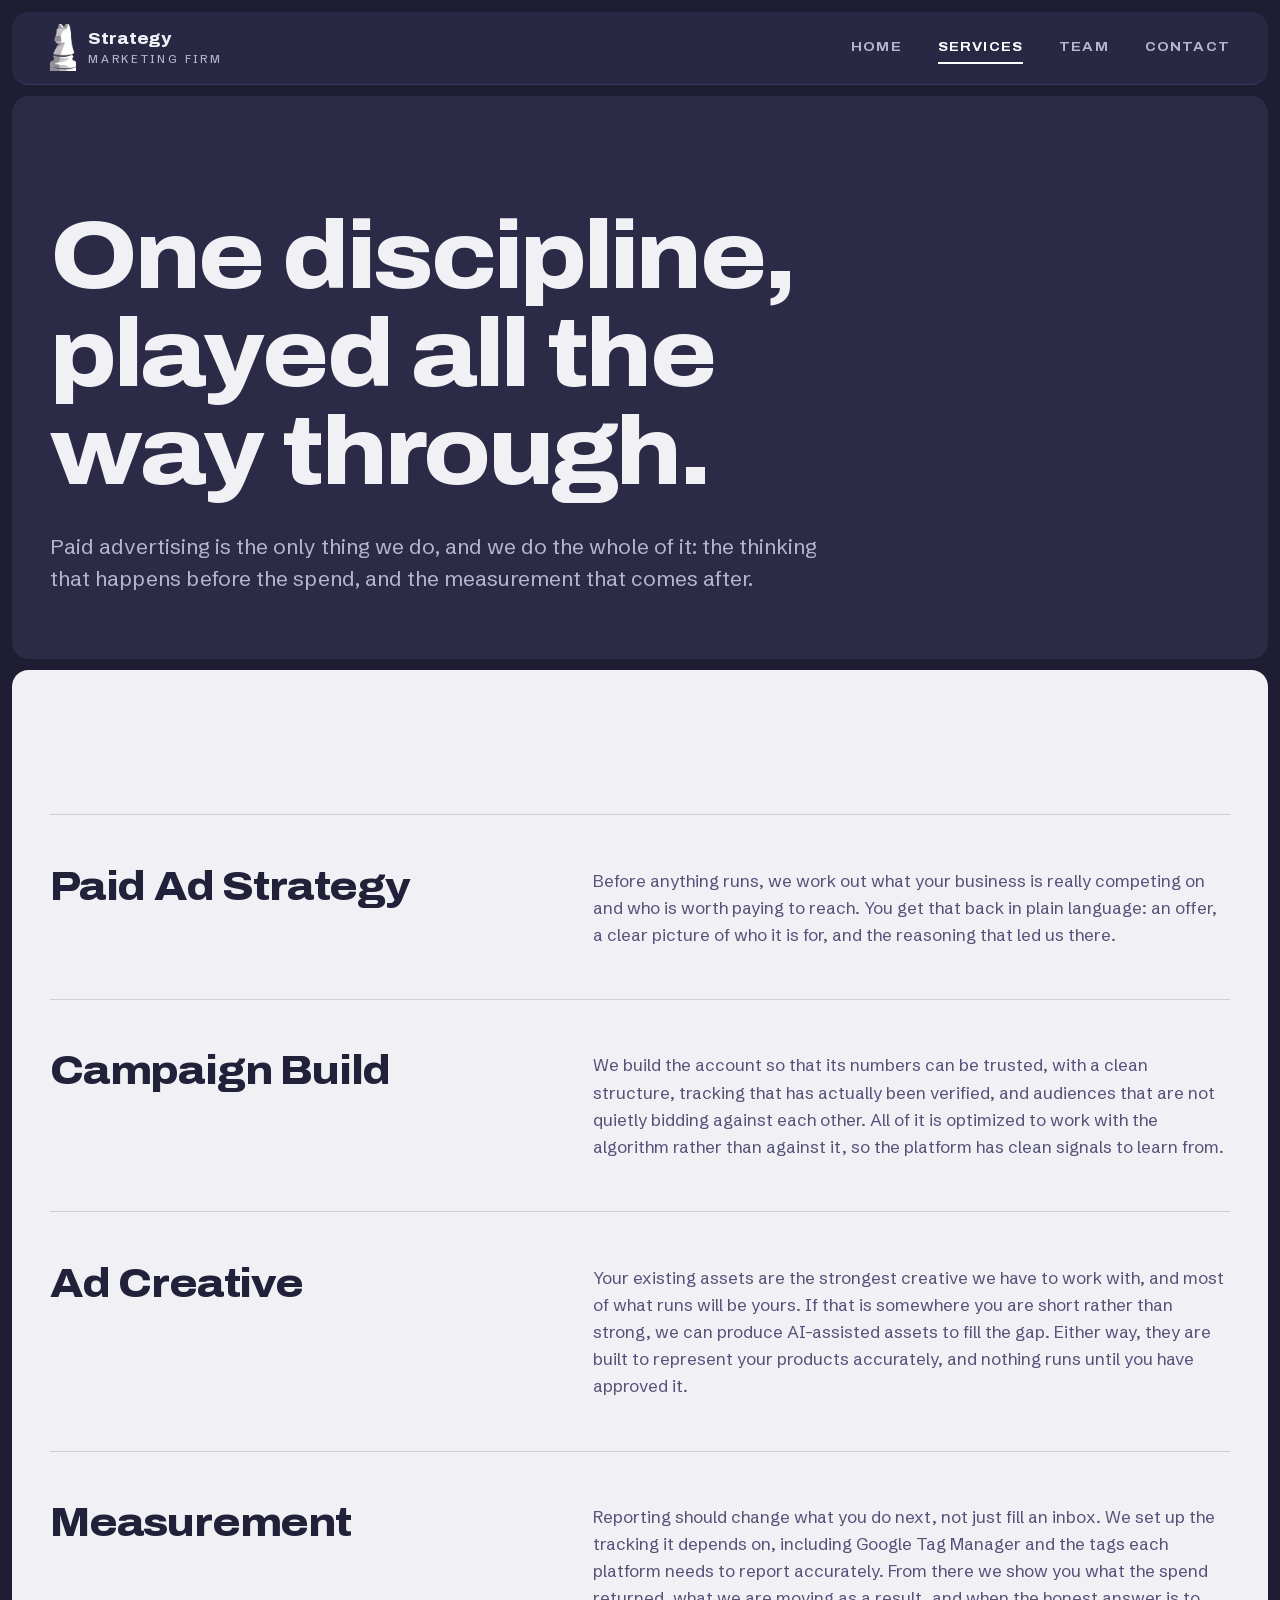
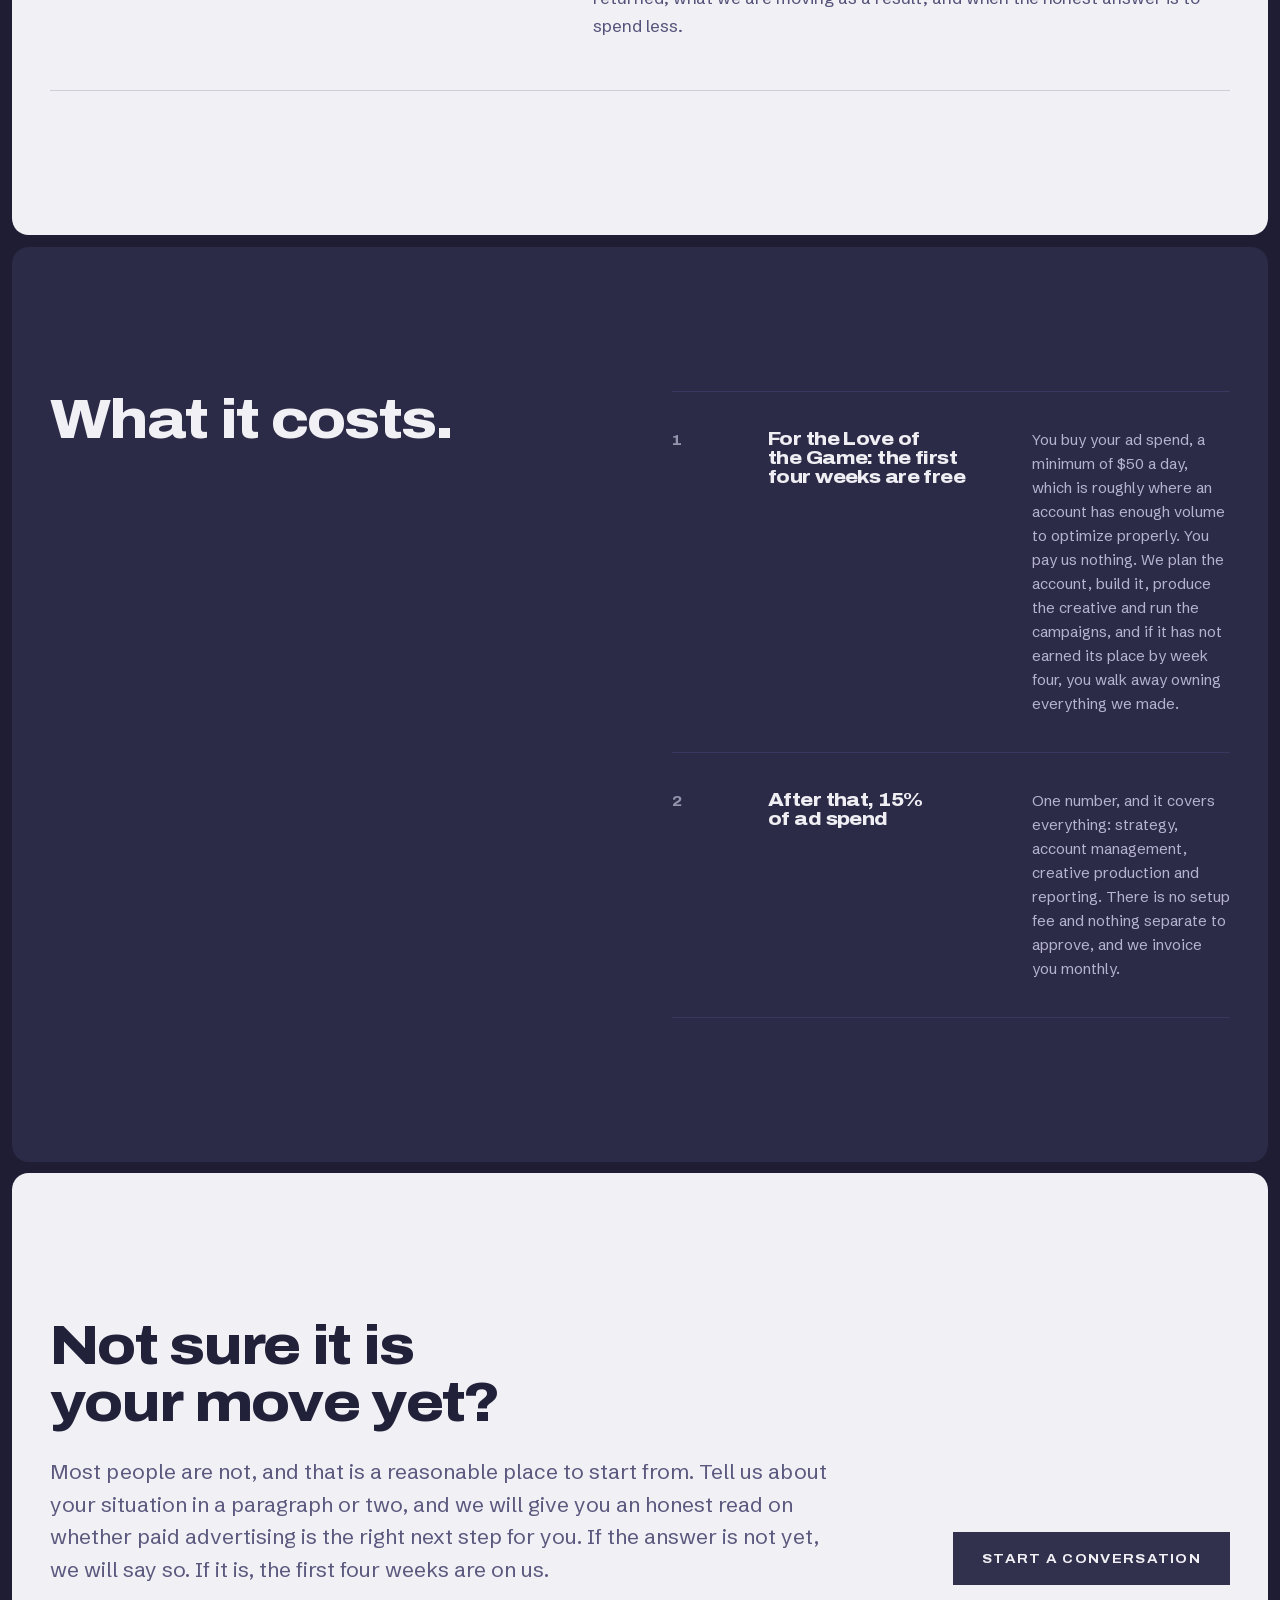
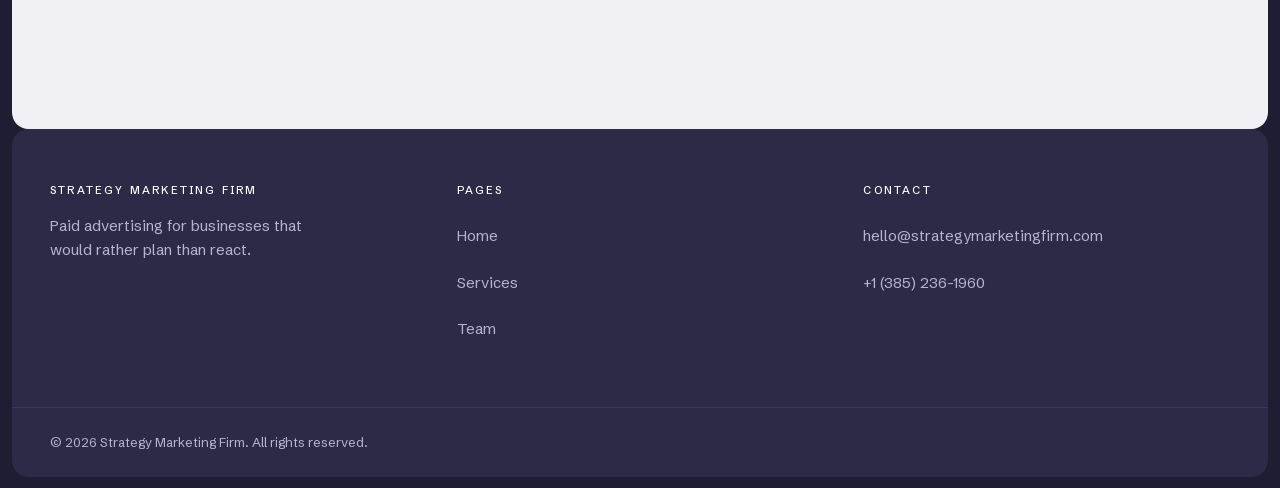
==== commit 36d64d47: "Add files via upload" ====
--- a/services.html
+++ b/services.html
@@ -9,7 +9,7 @@
     <title>Services — Strategy Marketing Firm</title>
     <meta
       name="description"
-      content="Paid ad strategy, campaign build, ad creative and measurement — the four stages Strategy Marketing Firm runs as a single game plan."
+      content="Paid ad strategy, campaign build, ad creative and measurement. Strategy Marketing Firm runs the whole of paid advertising as a single plan."
     />
     <link rel="canonical" href="https://strategymarketingfirm.com/services.html" />
     <meta name="theme-color" content="#2b2a47" />
@@ -106,11 +106,9 @@
             One discipline, played all the way through.
           </h1>
           <p class="lede r-fade">
-            We do paid advertising and nothing else — but we do the whole of it,
-            from the thinking that happens before the spend to the measurement
-            that happens after. The four stages only work together: creative
-            without a plan is noise, and a plan you cannot measure is a
-            document.
+            Paid advertising is the only thing we do, and we do the whole of it:
+            the thinking that happens before the spend, and the measurement that
+            comes after.
           </p>
         </div>
       </section>
@@ -123,18 +121,11 @@
               <h3>Paid Ad Strategy</h3>
               <div>
                 <p>
-                  We work out what your business is actually competing on and
-                  who is worth paying to reach, then write it down in language
-                  your team can use on a Tuesday. The output is an offer, a
-                  target definition and a budget plan with the reasoning
-                  attached.
-                </p>
-                <ul class="offer__tags">
-                  <li>Market and competitor analysis</li>
-                  <li>Customer and offer research</li>
-                  <li>Channel and budget planning</li>
-                  <li>Spend forecasting</li>
-                </ul>
+                  Before anything runs, we work out what your business is really
+                  competing on and who is worth paying to reach. You get that
+                  back in plain language: an offer, a clear picture of who it is
+                  for, and the reasoning that led us there.
+                </p>
               </div>
             </div>
 
@@ -142,17 +133,12 @@
               <h3>Campaign Build</h3>
               <div>
                 <p>
-                  Accounts built so the numbers can be trusted: clean structure,
-                  verified tracking, and audiences that are not quietly bidding
-                  against each other. We build the measurement before we spend
-                  the budget.
-                </p>
-                <ul class="offer__tags">
-                  <li>Account and campaign structure</li>
-                  <li>Conversion tracking and pixels</li>
-                  <li>Audience and exclusion setup</li>
-                  <li>Platform and billing setup</li>
-                </ul>
+                  We build the account so that its numbers can be trusted, with
+                  a clean structure, tracking that has actually been verified,
+                  and audiences that are not quietly bidding against each other.
+                  All of it is optimized to work with the algorithm rather than
+                  against it, so the platform has clean signals to learn from.
+                </p>
               </div>
             </div>
 
@@ -160,20 +146,13 @@
               <h3>Ad Creative</h3>
               <div>
                 <p>
-                  Most of what runs will be creative you already have. Our job
-                  is to build it into sets and test it properly rather than post
-                  it and hope — the copy, the hooks and the testing structure
-                  are ours, the assets are usually yours. And when you would
-                  rather not produce them, we can: AI-generated video and
-                  imagery, finished to a standard that holds its own against a
-                  shoot and turned around in a fraction of the time.
-                </p>
-                <ul class="offer__tags">
-                  <li>Ad copy and hooks</li>
-                  <li>Creative testing frameworks</li>
-                  <li>Landing page alignment</li>
-                  <li>AI-generated video and imagery</li>
-                </ul>
+                  Your existing assets are the strongest creative we have to
+                  work with, and most of what runs will be yours. If that is
+                  somewhere you are short rather than strong, we can produce
+                  AI-assisted assets to fill the gap. Either way, they are built
+                  to represent your products accurately, and nothing runs until
+                  you have approved it.
+                </p>
               </div>
             </div>
 
@@ -181,16 +160,13 @@
               <h3>Measurement</h3>
               <div>
                 <p>
-                  Reporting built to change decisions rather than to fill an
-                  inbox. We show what the spend returned, what we are moving as
-                  a result, and when the honest answer is to spend less.
-                </p>
-                <ul class="offer__tags">
-                  <li>Attribution setup</li>
-                  <li>Monthly performance reporting</li>
-                  <li>Budget reallocation</li>
-                  <li>Post-campaign review</li>
-                </ul>
+                  Reporting should change what you do next, not just fill an
+                  inbox. We set up the tracking it depends on, including Google
+                  Tag Manager and the tags each platform needs to report
+                  accurately. From there we show you what the spend returned,
+                  what we are moving as a result, and when the honest answer is
+                  to spend less.
+                </p>
               </div>
             </div>
           </div>
@@ -202,54 +178,24 @@
           <h2 class="h-lg r-rise">What it costs.</h2>
           <ol class="steps">
             <li class="r-fade">
-              <h3>For the Love of the Game — the first four weeks are free</h3>
+              <h3>For the Love of the Game: the first four weeks are free</h3>
               <p>
-                You buy your ad spend — a minimum of $50 a day, which is the
-                point where an account has enough volume to optimise properly —
-                and you pay us nothing. We plan the account, build it, produce
-                the creative and run the campaigns, and if it has not earned its
-                place by week four you walk away owning everything we made.
+                You buy your ad spend, a minimum of $50 a day, which is roughly
+                where an account has enough volume to optimize properly. You pay
+                us nothing. We plan the account, build it, produce the creative
+                and run the campaigns, and if it has not earned its place by
+                week four, you walk away owning everything we made.
               </p>
             </li>
             <li class="r-fade">
-              <h3>After that — 15% of ad spend</h3>
+              <h3>After that, 15% of ad spend</h3>
               <p>
-                One number, and it is the whole cost. Strategy, account
-                management, creative production and reporting are all included.
-                There is no retainer, no setup fee and nothing separate to
-                approve.
+                One number, and it covers everything: strategy, account
+                management, creative production and reporting. There is no setup
+                fee and nothing separate to approve, and we invoice you monthly.
               </p>
             </li>
           </ol>
-        </div>
-      </section>
-
-      <section class="section section--light">
-        <div class="shell split">
-          <h2 class="h-lg r-rise">How we keep engagements honest.</h2>
-          <div class="offer">
-            <div class="offer__row offer__row--full r-fade">
-              <h3>The same people, start to finish</h3>
-              <p>
-                The people in the pitch are the people doing the work. There is
-                no junior handoff after month one.
-              </p>
-            </div>
-            <div class="offer__row offer__row--full r-fade">
-              <h3>One metric that matters</h3>
-              <p>
-                Every engagement names a single number up front. Everything else
-                is context, not success.
-              </p>
-            </div>
-            <div class="offer__row offer__row--full r-fade">
-              <h3>Work you own</h3>
-              <p>
-                Files, accounts and documentation are yours from day one, handed
-                over in a form your team can actually pick up.
-              </p>
-            </div>
-          </div>
         </div>
       </section>
 
@@ -258,9 +204,11 @@
           <div>
             <h2 class="h-lg r-rise">Not sure it is your move yet?</h2>
             <p class="lede r-fade">
-              Most people are not, at first. Describe the situation in a
-              paragraph and we will tell you honestly whether paid advertising
-              is the right next step — including when the answer is not yet.
+              Most people are not, and that is a reasonable place to start from.
+              Tell us about your situation in a paragraph or two, and we will
+              give you an honest read on whether paid advertising is the right
+              next step for you. If the answer is not yet, we will say so. If it
+              is, the first four weeks are on us.
             </p>
           </div>
           <div class="r-fade">
--- a/assets/css/styles.css
+++ b/assets/css/styles.css
@@ -108,6 +108,11 @@
   --space-xl: 3rem;
 
   --ease: cubic-bezier(0.22, 1, 0.36, 1);
+  /* --ease is a hard ease-out: it covers most of its distance in the first
+     fifth of the duration, which is right for something arriving and settling,
+     and wrong for anything whose travel is the point — a fill that grows reads
+     as a snap on that curve. This one starts gently, so the climb is visible. */
+  --ease-rise: cubic-bezier(0.4, 0, 0.2, 1);
 }
 
 *,
@@ -279,8 +284,15 @@
     border-color 0.4s var(--ease);
 }
 
+/* State rules own the colour channel only — background-color, never the
+   `background` shorthand. The shorthand resets every longhand it doesn't
+   name (image, repeat, position, origin, size), and a :hover rule outranks a
+   variant's resting declarations, so a shorthand here silently strips the
+   background layers off any variant the moment the pointer lands. Keeping
+   these to the longhand is what lets .btn--rule below paint its own layers
+   without the base component needing to know it exists. */
 .btn:hover {
-  background: transparent;
+  background-color: transparent;
   color: var(--white);
 }
 
@@ -291,8 +303,57 @@
 }
 
 :is(.section--light, .contact, .capture) .btn:hover {
-  background: transparent;
+  background-color: transparent;
   color: var(--navy);
+}
+
+/* The quiet CTA: no fill, just the label sitting on a rule, filling with navy
+   on hover. Used where the button should read as an imprint rather than a
+   request.
+
+   --pad-x is the one measurement this component is built from: it sets the
+   horizontal padding, the negative margin that cancels it, the rule's inset,
+   and (doubled) how much the rule is shorter than the box. Change it once.
+   The negative margin is what keeps the label flush with the copy above while
+   still giving the hover fill a box to paint into — no layout property has to
+   animate, and the hover target never changes size under the pointer.
+
+   Two background layers. Layer one is the fill, held at zero height along the
+   bottom edge; layer two is the resting 2px rule. border-bottom is kept at
+   `transparent` rather than removed: paired with background-origin: border-box
+   it reserves the 2px strip the rule layer paints into. Hovering grows the
+   fill up from the rule and covers it — the line is never animated away, it
+   becomes the block. background-size is absent from the reduced-motion
+   transition list at the foot of this file, so that growth snaps while the
+   label colour still eases. */
+:is(.section--light, .contact, .capture) .btn--rule {
+  --pad-x: 1.35rem;
+  padding: var(--space-sm) var(--pad-x);
+  margin: 0 calc(var(--pad-x) * -1);
+  border: 0;
+  border-bottom: 2px solid transparent;
+  background-color: transparent;
+  background-image: linear-gradient(var(--navy), var(--navy)),
+    linear-gradient(var(--navy), var(--navy));
+  background-repeat: no-repeat;
+  background-origin: border-box;
+  background-position: left bottom, var(--pad-x) bottom;
+  background-size: 100% 0%, calc(100% - var(--pad-x) * 2) 2px;
+  color: var(--navy);
+  letter-spacing: 0.14em;
+  /* Leaving is quicker than arriving, and the label drops back to navy
+     immediately rather than waiting for the fill to clear. */
+  transition: background-size 0.4s var(--ease-rise), color 0.12s linear;
+}
+
+:is(.section--light, .contact, .capture) .btn--rule:hover {
+  background-size: 100% 100%, calc(100% - var(--pad-x) * 2) 2px;
+  color: var(--off-white);
+  /* Arriving is its own timing, declared here because the transition that
+     runs on hover-in is the one on the hovered style. Slower than leaving so
+     the rise is legible, and the label holds navy until the fill is most of
+     the way up — flip it early and the text washes out against bare ground. */
+  transition: background-size 0.52s var(--ease-rise), color 0.12s linear 0.3s;
 }
 
 /* ---------- header ---------- */
@@ -399,9 +460,11 @@
   align-items: center;
   justify-content: center;
   background: none;
-  /* navy-400 measured 1.94:1 against the ground, under the 3:1 floor for a
-     control boundary. facet-mid is the next step that clears it. */
-  border: 1px solid var(--facet-mid);
+  /* No boundary. WCAG 1.4.11 asks for 3:1 on whatever identifies a control —
+     here that is the bars themselves at 12:1, not a box drawn round them, so
+     the box is not carrying any of the load. The focus ring is an outline
+     rather than a border and is unaffected. */
+  border: 0;
   cursor: pointer;
   color: var(--on-navy);
 }
@@ -557,7 +620,10 @@
   left: 0;
   right: 0;
   margin-inline: auto;
-  z-index: 2;
+  /* Behind the wordmark, not in front of it. The piece used to leave before the
+     name arrived so stacking never mattered; now it comes to rest underneath it
+     and the type has to win. */
+  z-index: 0;
   width: clamp(7rem, 18vw, 12rem);
   transform-style: preserve-3d;
 }
@@ -565,6 +631,40 @@
 .hero__knight img {
   width: 100%;
   height: auto;
+}
+
+/* The still under this canvas is frame 0 of the same turntable at the same
+   430x700, so the handover is not a transition at all — the canvas draws the
+   pose that is already on screen and nothing moves.
+
+   It used to be the flat mark at 282x503: a different pose *and* a different
+   aspect, so the piece visibly snapped and resized the moment the sheets
+   finished downloading. Instant on localhost, a second or two for a real
+   visitor. The fade below is only insurance against sub-pixel differences
+   between a decoded PNG and a canvas draw of the same image. */
+.hero__spin {
+  position: absolute;
+  inset: 0;
+  width: 100%;
+  height: 100%;
+  opacity: 0;
+  transition: opacity 0.25s linear;
+}
+
+.hero__knight.is-spinning .hero__spin {
+  opacity: 1;
+}
+
+/* The still has to leave as the canvas arrives. Without this it stays stacked
+   underneath — a second knight, holding its pose under the parent's tilt while
+   the canvas turns above it. Both sides show the same frame at the moment of
+   the swap, so crossfading them is invisible rather than a dissolve. */
+.hero__knight img {
+  transition: opacity 0.25s linear;
+}
+
+.hero__knight.is-spinning img {
+  opacity: 0;
 }
 
 .hero__cue {
@@ -732,6 +832,9 @@
   overflow: hidden;
 }
 
+/* Every portrait now carries a photo, so this board pattern is what shows in
+   the gap before a lazy image decodes, or permanently if one 404s. It is the
+   portrait's fallback state, not a layer of the finished design. */
 .member__portrait::before {
   content: "";
   position: absolute;
@@ -745,14 +848,14 @@
   background-size: 44px 44px;
 }
 
-.member__initials {
+/* Sits above the checker on its own, without a z-index, because ::before is
+   painted before a positioned sibling. The portrait box already clips, so
+   cover crops rather than distorts on any column width. */
+.member__photo {
   position: relative;
-  font-family: var(--font-display);
-  font-weight: 800;
-  font-stretch: 112%;
-  font-size: clamp(1.6rem, 3.2vw, 2.5rem);
-  letter-spacing: -0.02em;
-  color: var(--facet-light);
+  width: 100%;
+  height: 100%;
+  object-fit: cover;
 }
 
 .member h3 {
@@ -1254,6 +1357,86 @@
    heading and a stack, so they do not want the 7fr/9fr split */
 .offer__row--full {
   grid-template-columns: minmax(0, 1fr);
+}
+
+/* ---------- hero below the spin breakpoint ----------
+   The rendered turntable is desktop-only, so on a phone the scroll sequence was
+   265vh of scrubbing that turned a flat image and arrived nowhere. There is
+   nothing to scrub toward, so the hero stops being a scroll stage and becomes
+   an ordinary block: the name is there on arrival and the piece is already at
+   the angle the desktop version spends two screens reaching.
+
+   Must stay ahead of the reduced-motion block, which has to remain last. */
+@media (max-width: 899.98px) {
+  .hero {
+    height: auto;
+  }
+
+  .hero__stage {
+    /* relative, not static: the piece and the cue are both absolute and need
+       this box to anchor to rather than the section behind it.
+
+       And top has to be cleared with it. The sheet epilogue sets
+       `top: var(--stick)` for the sticky desktop stage, where it is the offset
+       the stage parks at; on a relative box the same declaration is a plain
+       downward shove. It pushed the stage 88px below the hero, which hung the
+       cue outside the card onto the section beneath and left an empty band
+       across the top that no amount of padding was ever going to close. */
+    position: relative;
+    top: 0;
+    height: auto;
+    /* Fills the screen, as the desktop stage does. At a fixed 27rem it was
+       about half a phone, which made the opening read as a banner above the
+       fold rather than an arrival. svh rather than vh so the browser chrome
+       collapsing mid-scroll does not resize it. */
+    min-height: calc(100vh - var(--stick) - var(--gap));
+    min-height: calc(100svh - var(--stick) - var(--gap));
+    /* tighter than the desktop stage: every rem here is height the piece
+       cannot use, and filling the screen was the point */
+    padding-block: clamp(1.5rem, 4vh, 2.5rem);
+  }
+
+  /* The wordmark carries a top pad that offsets it against the desktop stage,
+     where the piece starts above it. Here the piece is centred behind it, so
+     the pad only pushed the whole composition into the lower half of a screen
+     it had just been told to fill. */
+  .hero__wordmark {
+    padding-top: 0;
+  }
+
+  /* The composition sits above the cue rather than centred in the whole stage.
+     Centred, the piece's narrow head left the top reading empty while its base
+     crowded the cue at the bottom; lifting the whole group clears a band for
+     the cue and puts the visual mass where the eye lands first. */
+  .hero__stage {
+    /* The group stays centred — align-content: start pulled the wordmark to the
+       top of the stage while the piece stayed put, and the two came apart. A
+       heavier bottom pad lifts the centre instead, which moves both together
+       and reserves the band the cue sits in. */
+    padding-top: clamp(1.25rem, 3vh, 2rem);
+    padding-bottom: clamp(2.5rem, 7vh, 3.5rem);
+  }
+
+  .hero__cue {
+    bottom: 2.25rem;
+  }
+
+  .hero__knight {
+    /* 48%: the gap to the cue is set by where this lands and where the cue
+       sits, not by the stage's padding — both are absolutely positioned, so
+       padding only ever moved the wordmark between them. Dropping the piece
+       three points and lifting the cue closes the gap from 67px to ~31 without
+       resizing anything or pulling the type off the piece. */
+    top: 48%;
+    transform: translateY(-50%);
+    /* Sized against the stage height rather than the width, so it fills a tall
+       screen instead of a wide one — 0.614 is the frame's own 430:700 aspect.
+       Held to 0.70 of the stage rather than 0.78: the extra height was coming
+       out of the band the cue needs. */
+    width: min(72vw, calc((100svh - var(--stick) - var(--gap)) * 0.70 * 0.614));
+    /* the weight the desktop hero settles to, so type still reads over it */
+    opacity: 0.38;
+  }
 }
 
 /* ---------- reduced motion ----------
